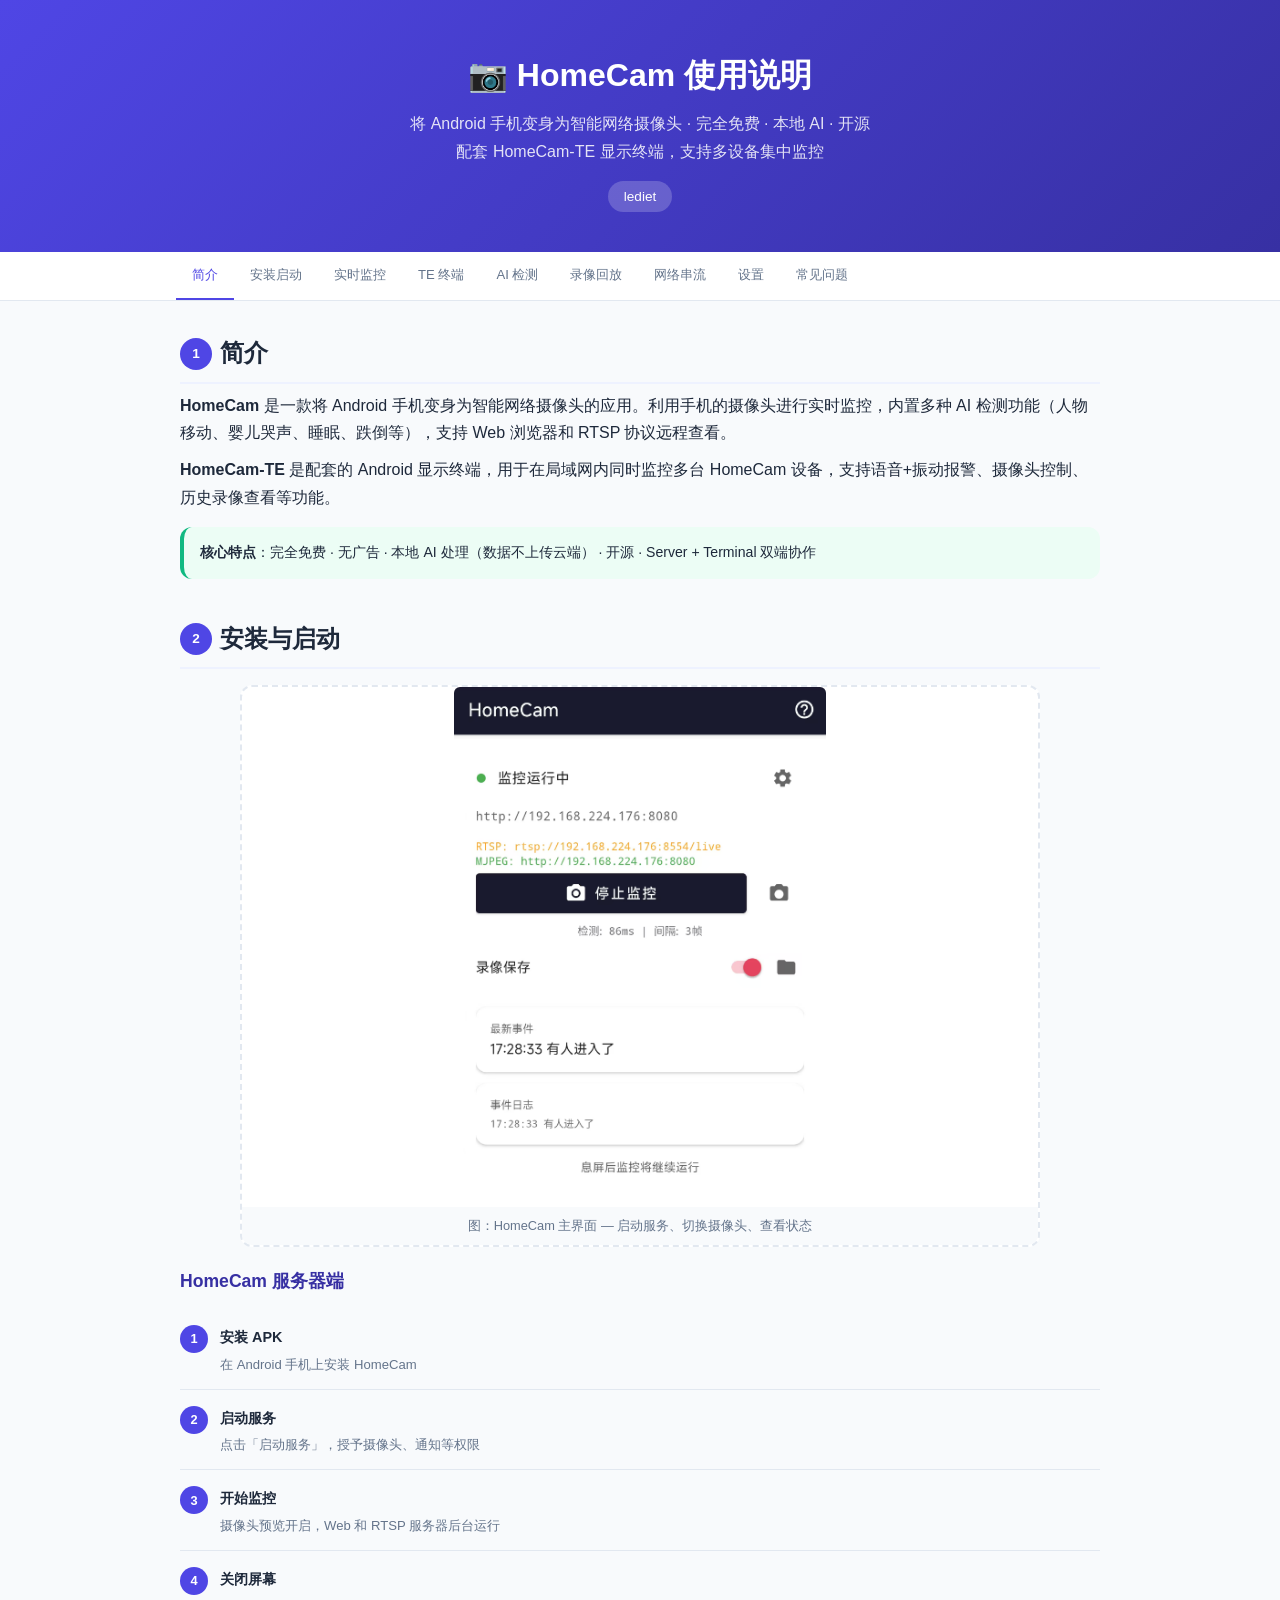
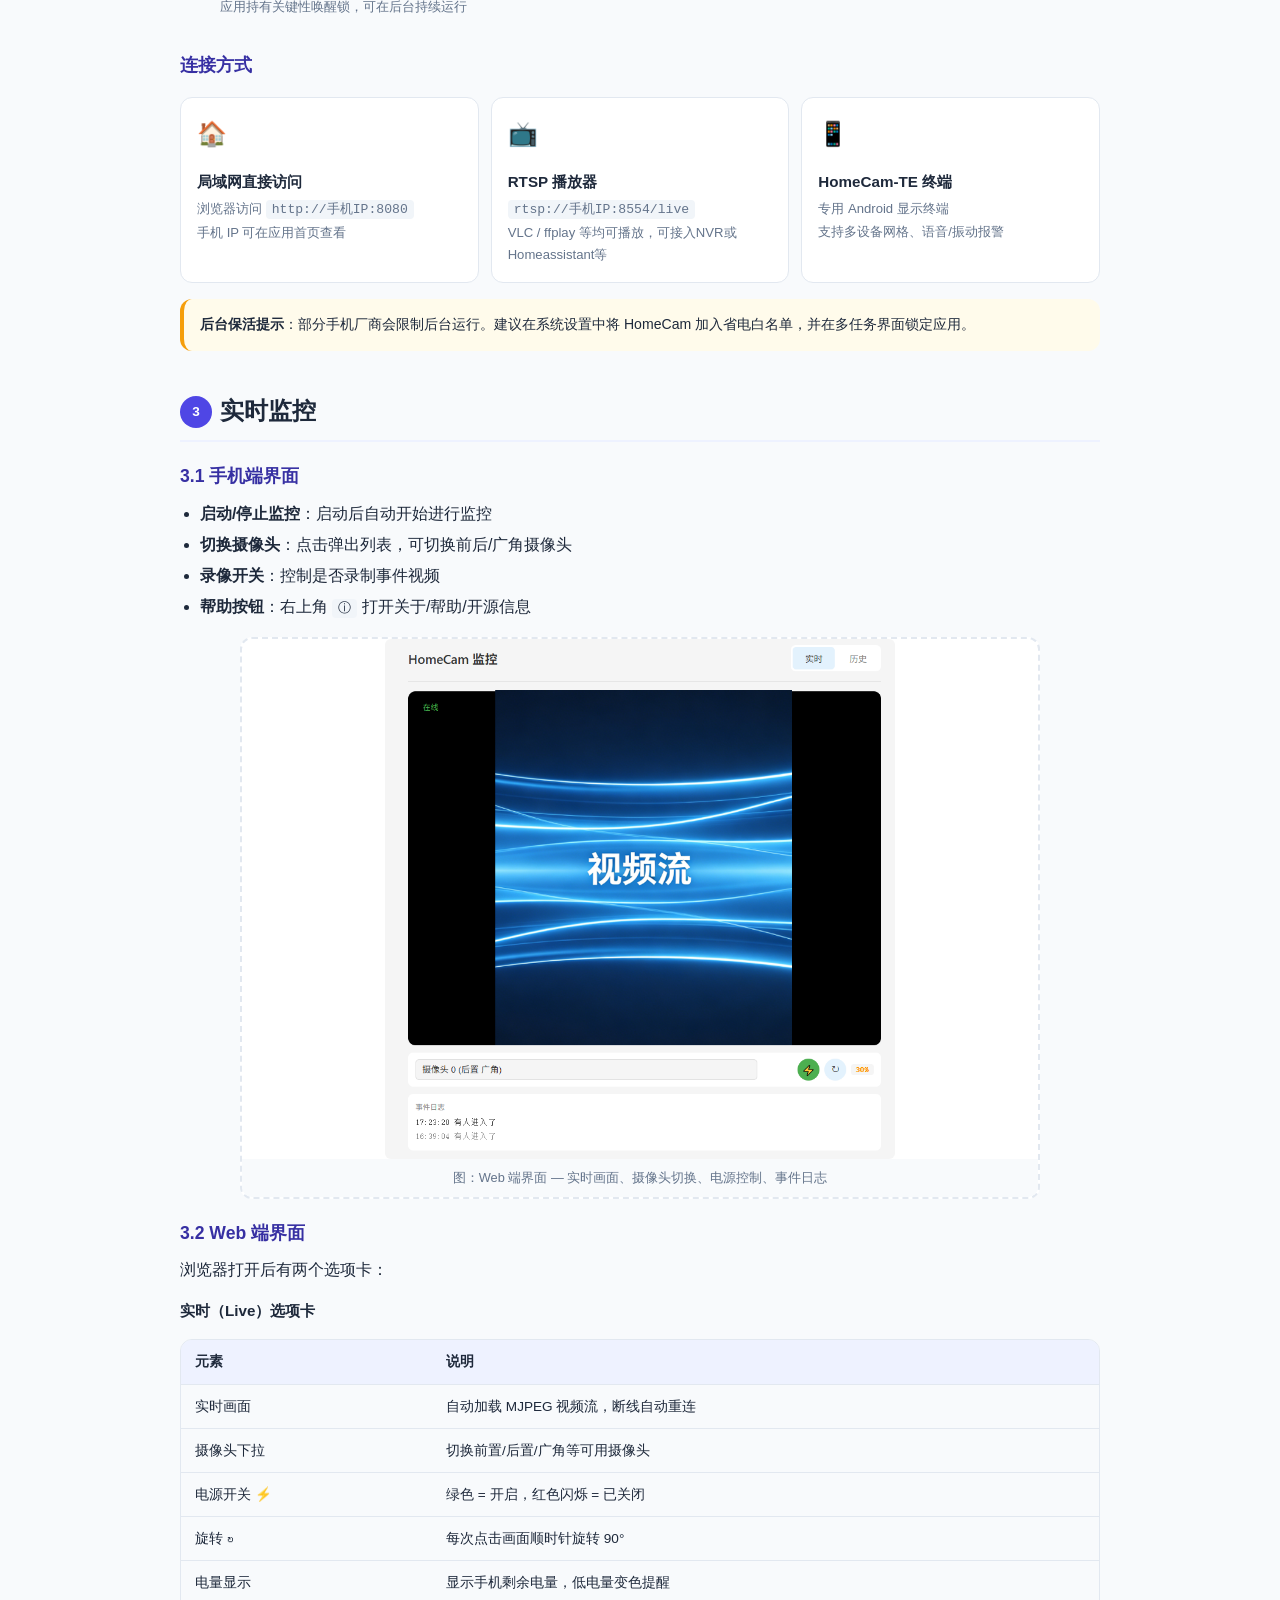
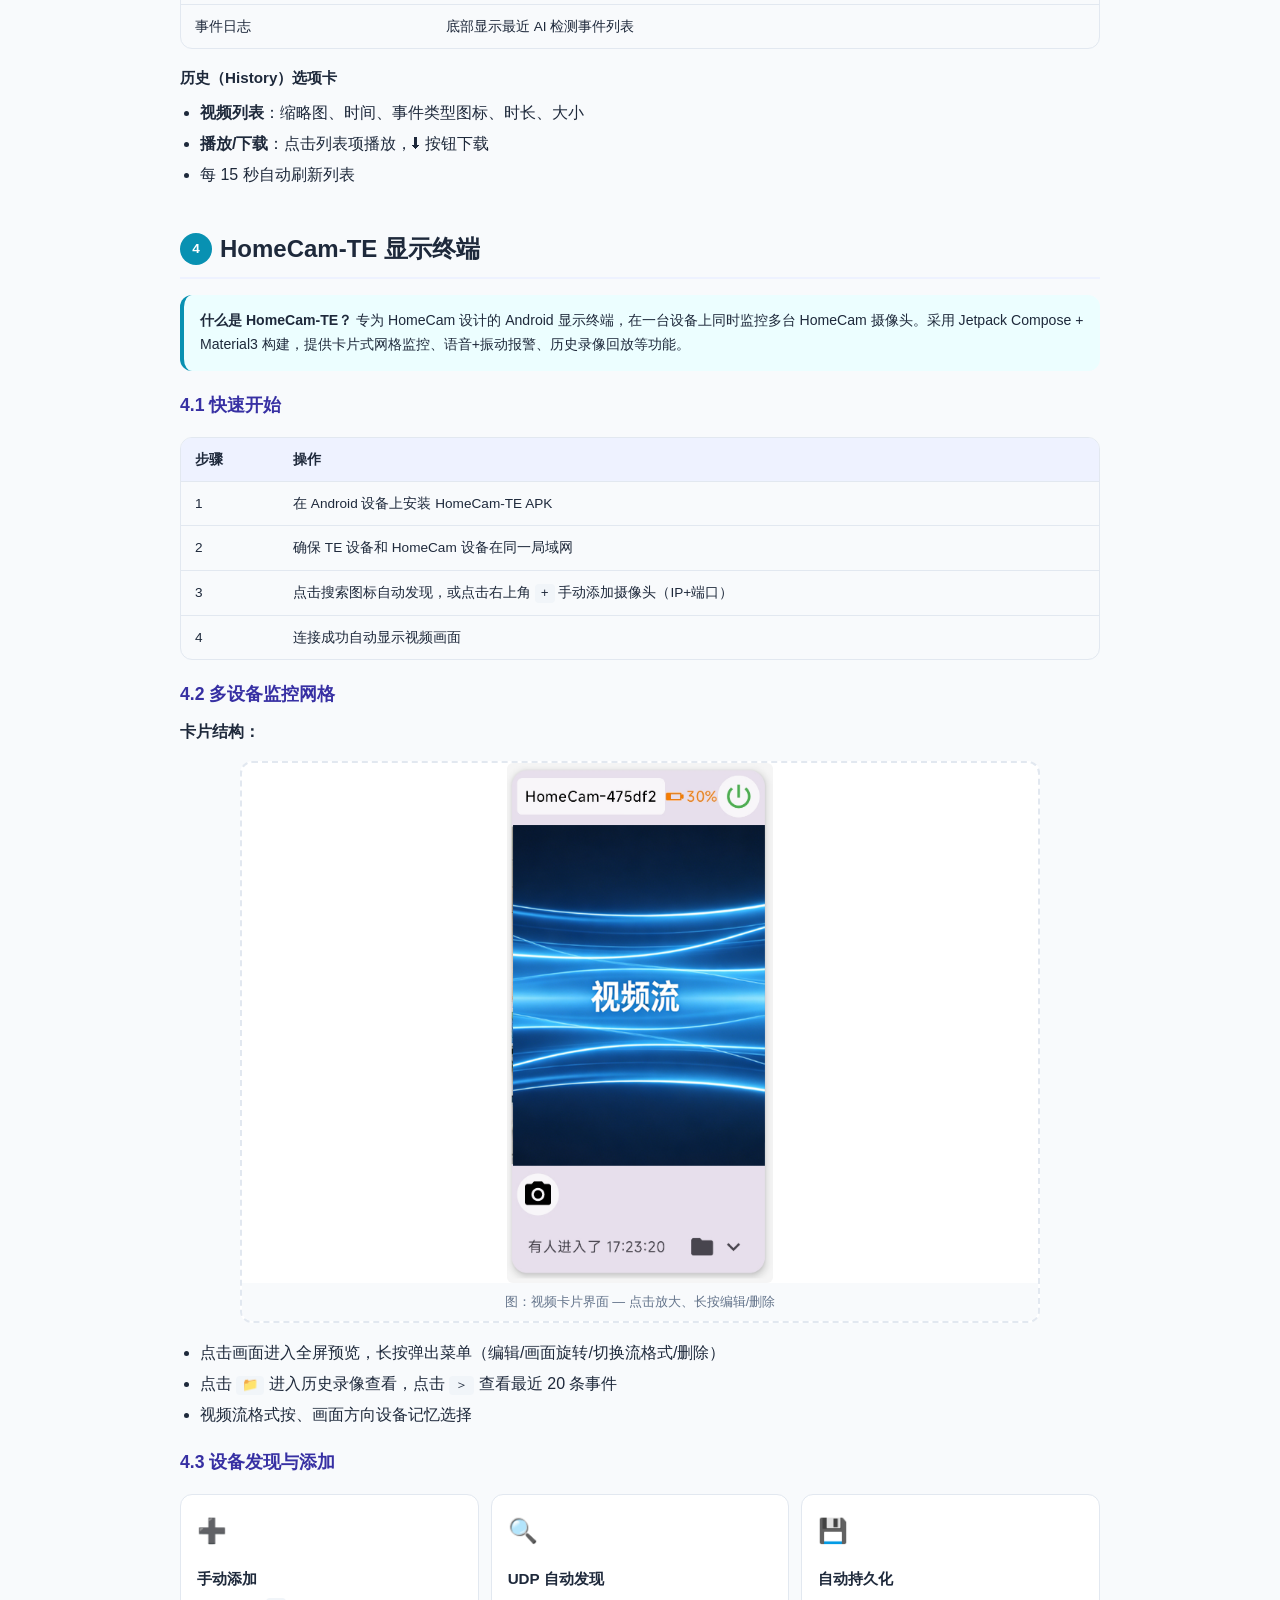
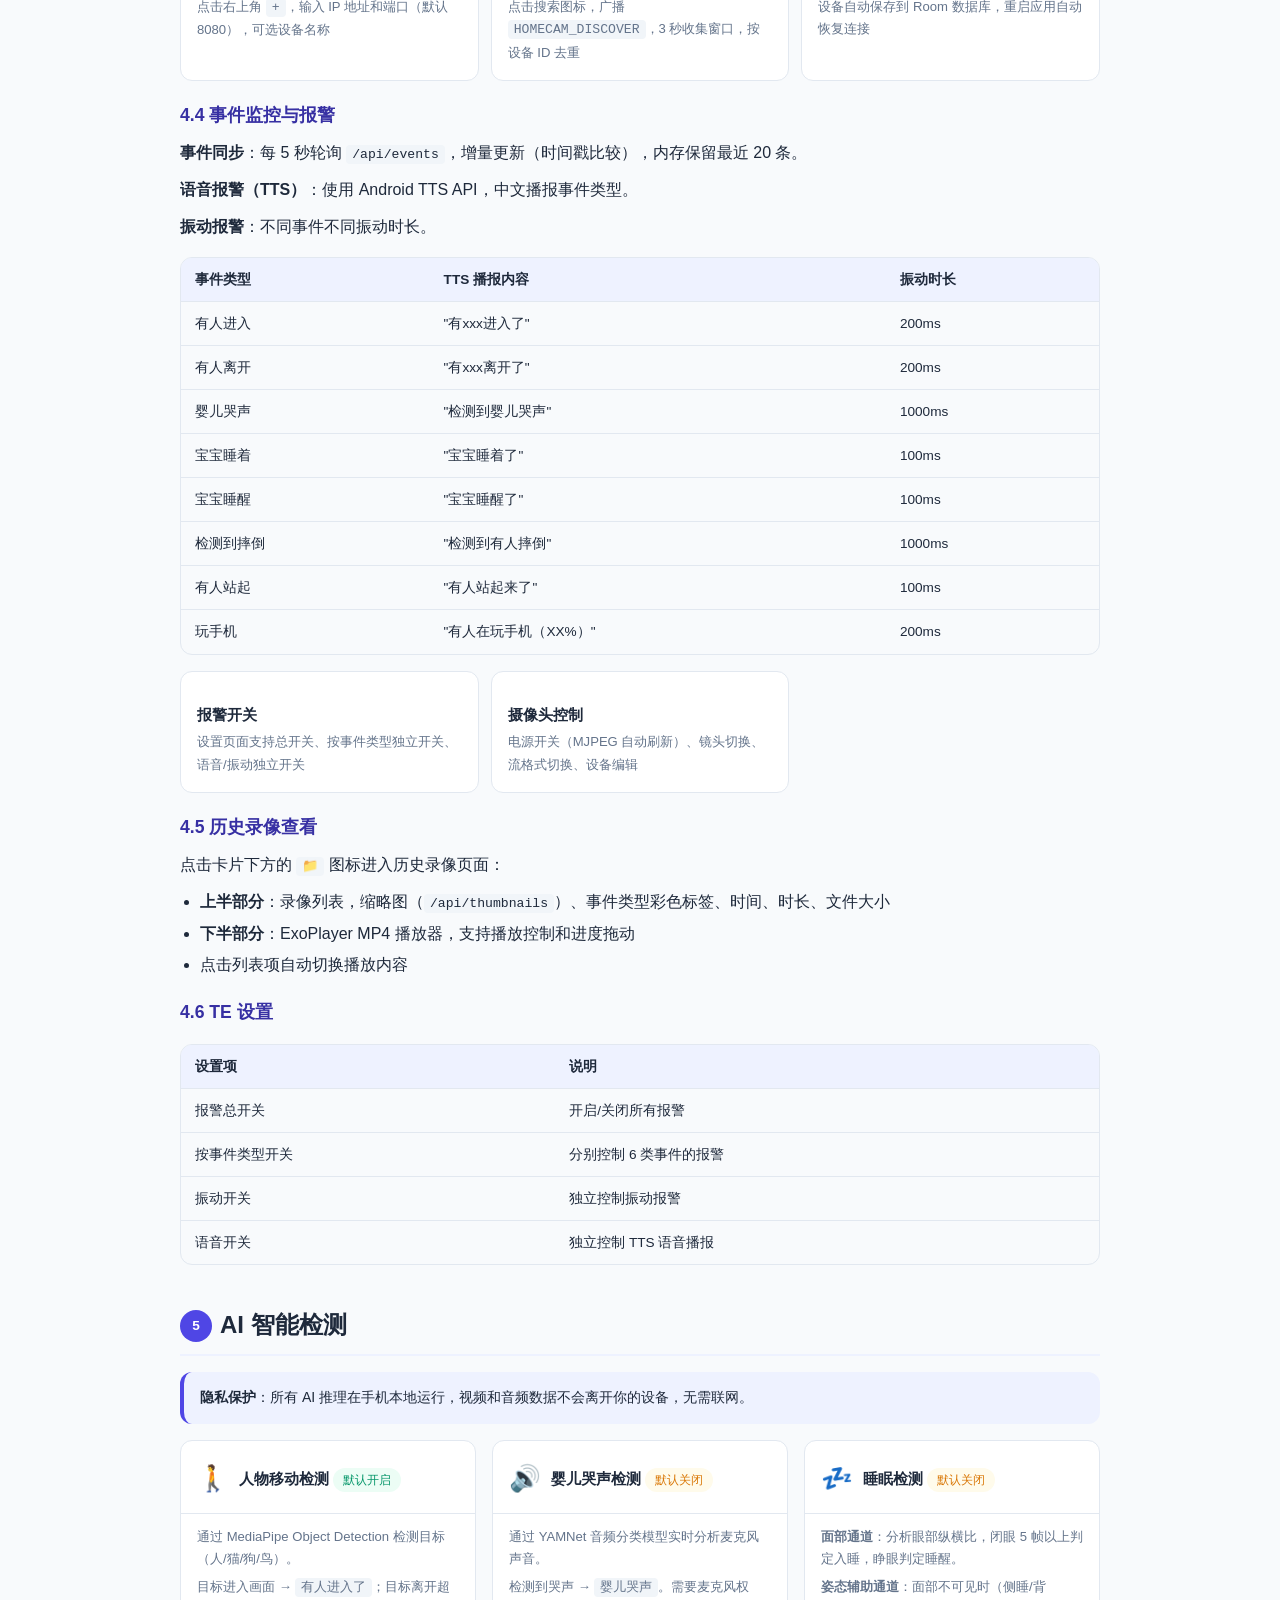
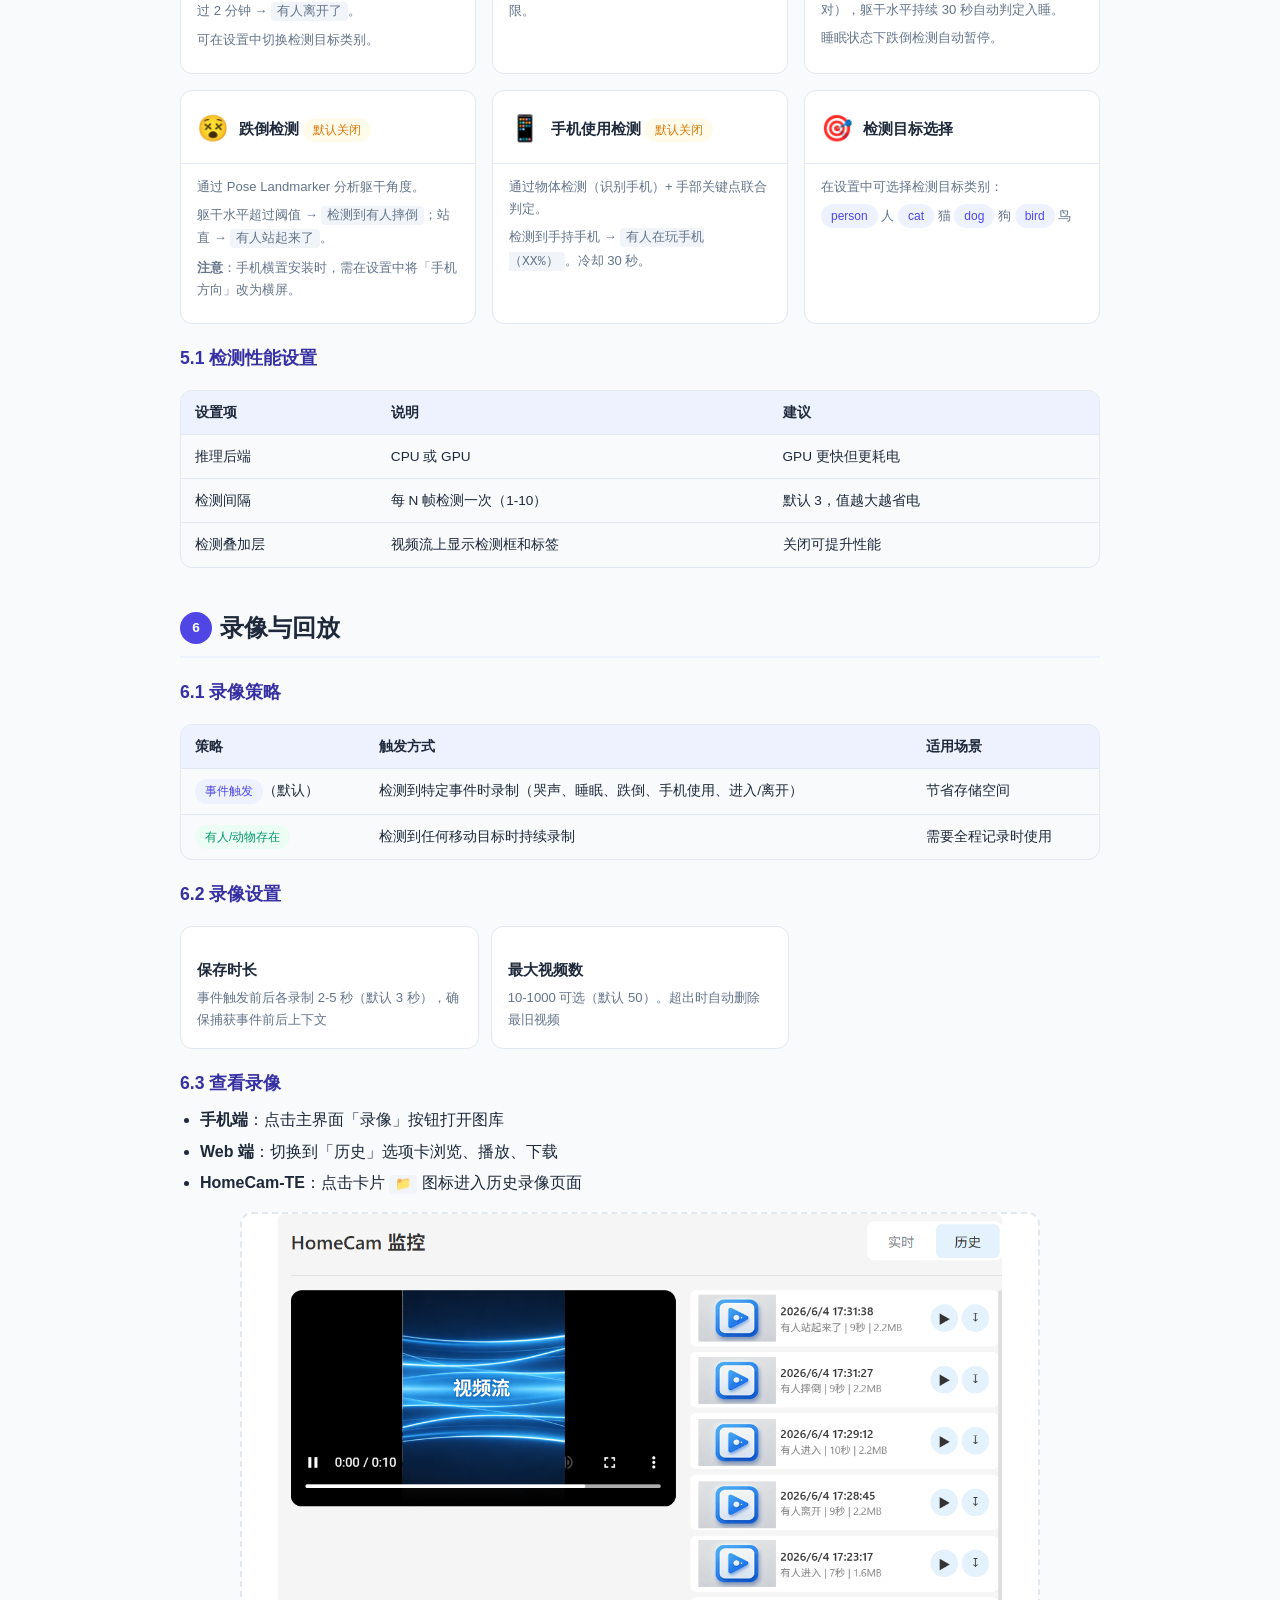
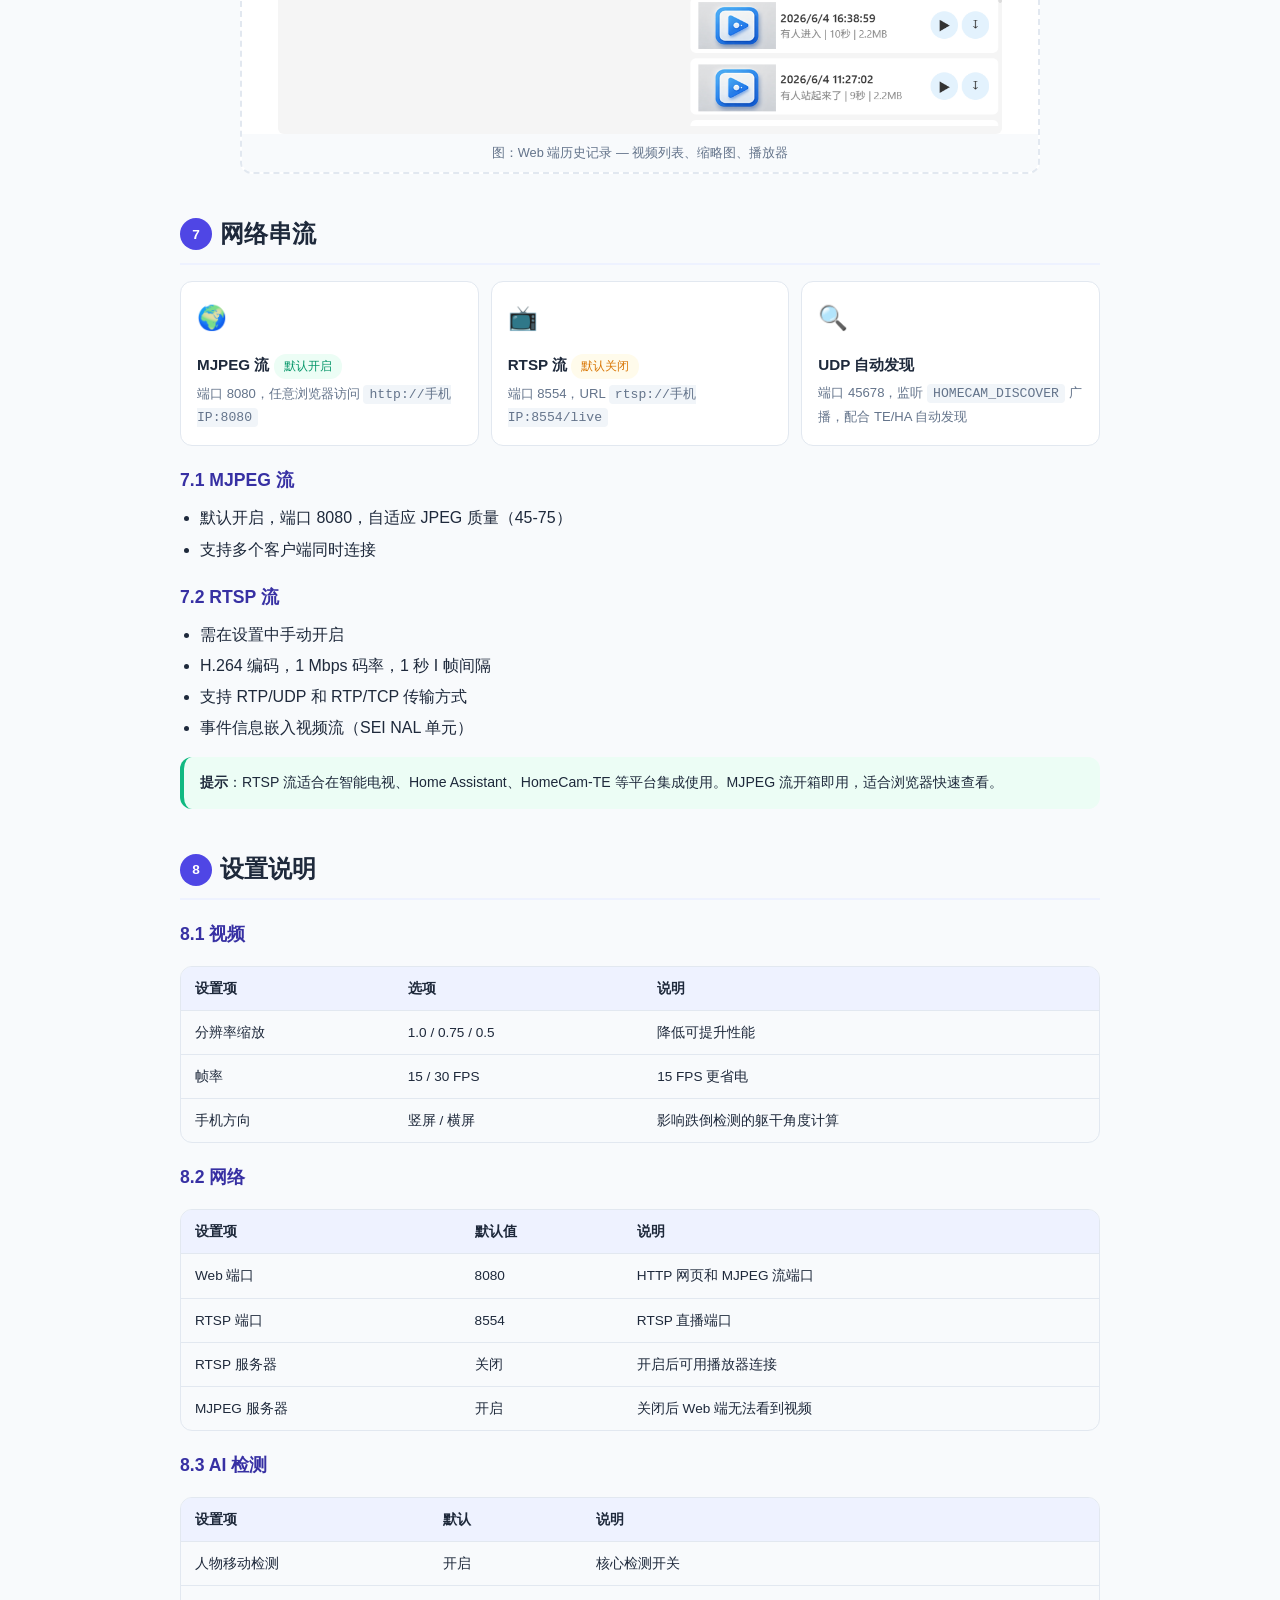
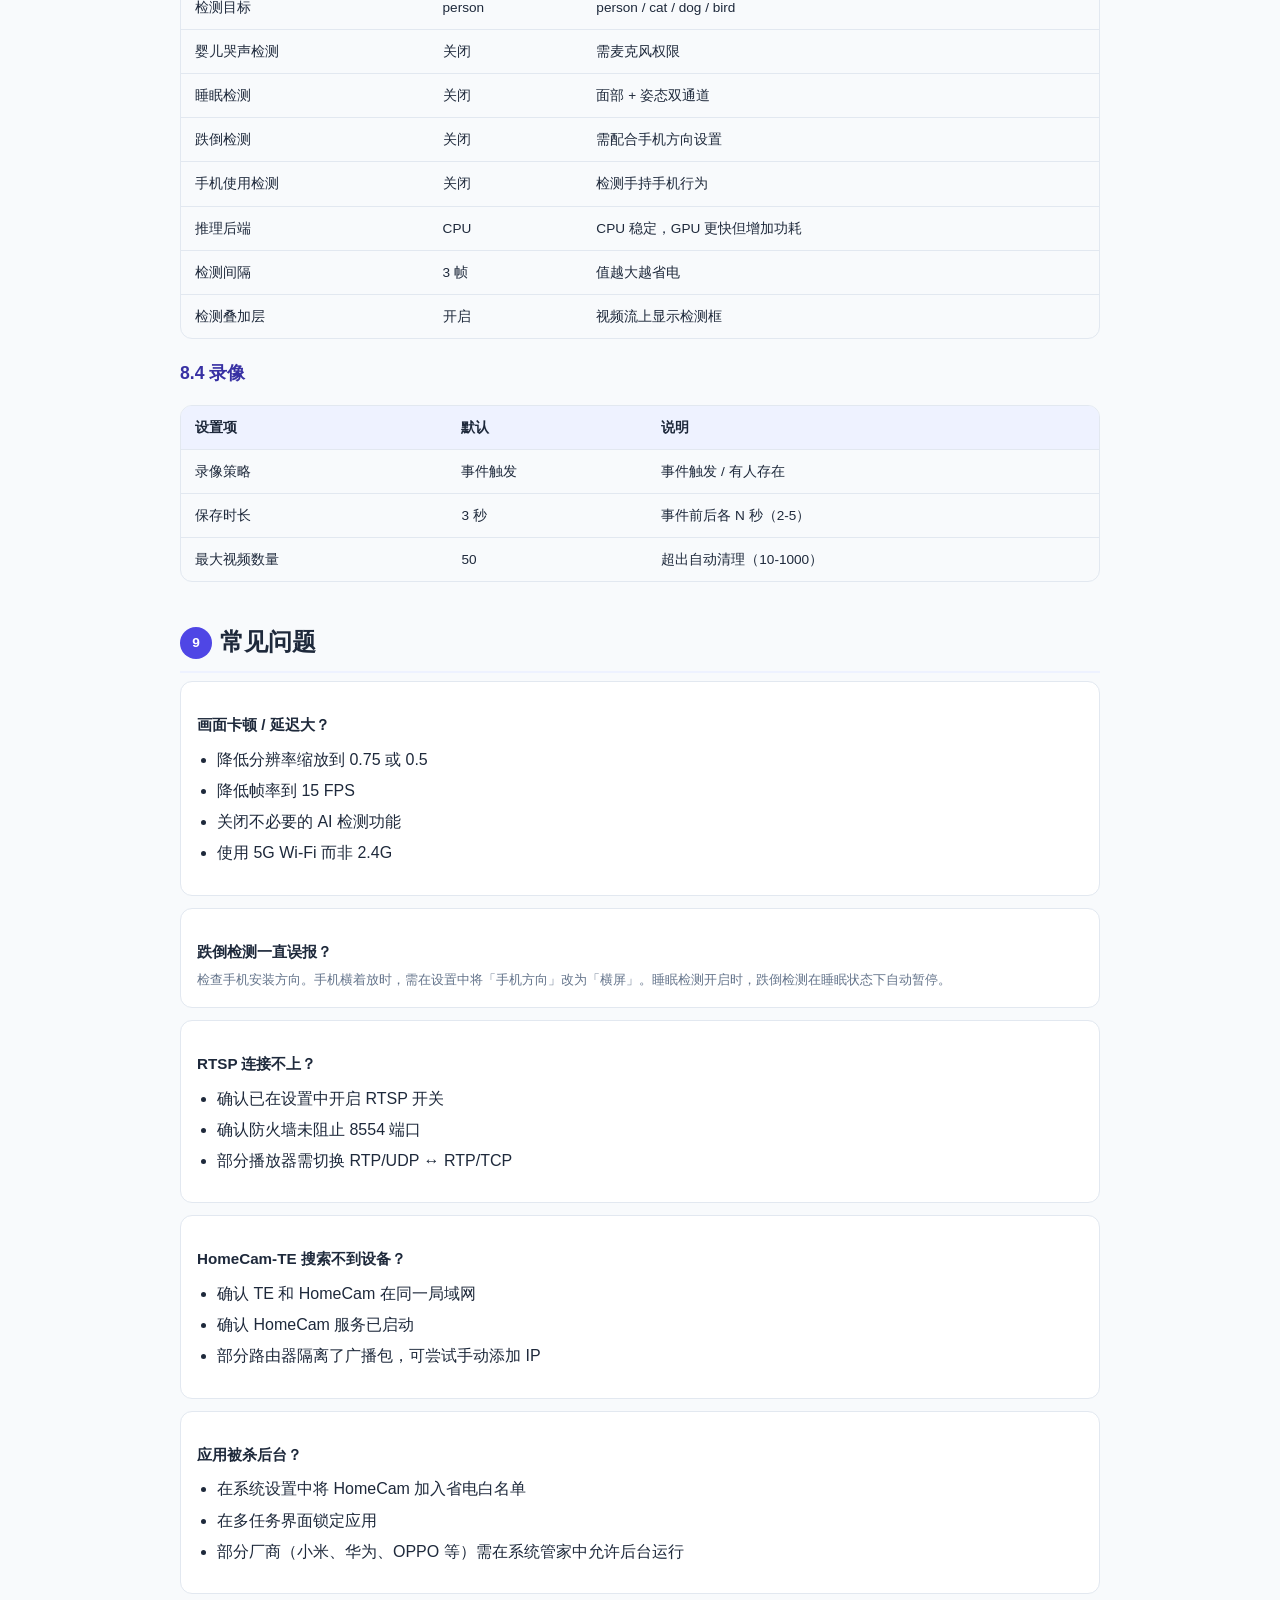
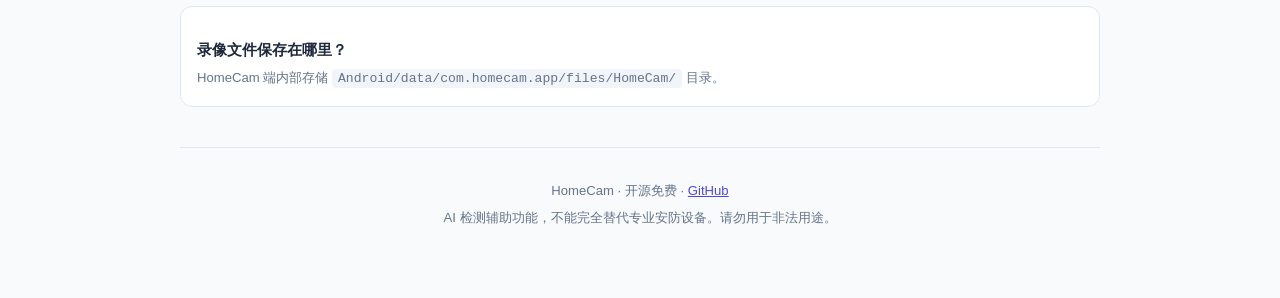
==== docs/user_manual.html @ 886be2ff "V1.7.1 -优化了睡眠监测算法逻辑 -降低了跌倒检测的误判 -增加设备电量🔋显示 -增加了软件使用说明手册" ====
<!DOCTYPE html>
<html lang="zh-CN">
<head>
<meta charset="UTF-8">
<meta name="viewport" content="width=device-width, initial-scale=1.0">
<title>HomeCam 使用说明</title>
<style>
  :root {
    --primary: #4f46e5;
    --primary-light: #eef2ff;
    --primary-dark: #3730a3;
    --bg: #f8fafc;
    --card: #ffffff;
    --text: #1e293b;
    --text-dim: #64748b;
    --border: #e2e8f0;
    --accent: #f59e0b;
    --success: #10b981;
    --danger: #ef4444;
    --te: #0891b2;
    --radius: 12px;
  }

  * { margin: 0; padding: 0; box-sizing: border-box; }

  body {
    font-family: -apple-system, BlinkMacSystemFont, "Segoe UI", Roboto, "Noto Sans SC", "PingFang SC", "Microsoft YaHei", sans-serif;
    background: var(--bg);
    color: var(--text);
    line-height: 1.7;
  }

  .hero {
    background: linear-gradient(135deg, var(--primary) 0%, var(--primary-dark) 100%);
    color: white;
    padding: 48px 24px 40px;
    text-align: center;
  }
  .hero h1 {
    font-size: 2rem;
    font-weight: 700;
    margin-bottom: 8px;
  }
  .hero p {
    font-size: 1rem;
    opacity: .85;
    max-width: 600px;
    margin: 0 auto;
  }
  .hero .badge {
    display: inline-block;
    margin-top: 16px;
    padding: 4px 16px;
    border-radius: 20px;
    background: rgba(255,255,255,.2);
    font-size: .85rem;
  }

  .toc {
    position: sticky;
    top: 0;
    z-index: 10;
    background: var(--card);
    border-bottom: 1px solid var(--border);
    overflow-x: auto;
    -webkit-overflow-scrolling: touch;
  }
  .toc-inner {
    display: flex;
    gap: 0;
    max-width: 960px;
    margin: 0 auto;
    padding: 0 16px;
  }
  .toc a {
    flex-shrink: 0;
    display: block;
    padding: 12px 16px;
    font-size: .82rem;
    color: var(--text-dim);
    text-decoration: none;
    border-bottom: 2px solid transparent;
    transition: all .2s;
  }
  .toc a:hover,
  .toc a.active {
    color: var(--primary);
    border-bottom-color: var(--primary);
  }

  .container {
    max-width: 960px;
    margin: 0 auto;
    padding: 32px 20px 64px;
  }

  .section {
    margin-bottom: 40px;
  }
  .section h2 {
    font-size: 1.5rem;
    font-weight: 700;
    margin-bottom: 8px;
    padding-bottom: 8px;
    border-bottom: 2px solid var(--primary-light);
    display: flex;
    align-items: center;
    gap: 8px;
  }
  .section h2 .num {
    display: inline-flex;
    align-items: center;
    justify-content: center;
    width: 32px;
    height: 32px;
    border-radius: 50%;
    background: var(--primary);
    color: white;
    font-size: .85rem;
    font-weight: 600;
    flex-shrink: 0;
  }
  .section h2 .num.te {
    background: var(--te);
  }
  .section h3 {
    font-size: 1.1rem;
    font-weight: 600;
    margin: 20px 0 8px;
    color: var(--primary-dark);
  }
  .section h4 {
    font-size: .95rem;
    font-weight: 600;
    margin: 14px 0 6px;
  }
  .section p {
    margin-bottom: 10px;
    color: var(--text);
  }
  .section ul, .section ol {
    margin: 8px 0 12px 20px;
  }
  .section li {
    margin-bottom: 4px;
  }

  .card-grid {
    display: grid;
    grid-template-columns: repeat(auto-fill, minmax(260px, 1fr));
    gap: 12px;
    margin: 16px 0;
  }
  .card {
    background: var(--card);
    border: 1px solid var(--border);
    border-radius: var(--radius);
    padding: 16px;
    transition: box-shadow .2s;
  }
  .card:hover {
    box-shadow: 0 4px 12px rgba(0,0,0,.08);
  }
  .card .icon {
    font-size: 1.5rem;
    margin-bottom: 6px;
  }
  .card h4 {
    font-size: .95rem;
    margin-bottom: 4px;
  }
  .card p {
    font-size: .82rem;
    color: var(--text-dim);
    margin: 0;
  }

  .table-wrap {
    overflow-x: auto;
    margin: 16px 0;
    border-radius: var(--radius);
    border: 1px solid var(--border);
  }
  table {
    width: 100%;
    border-collapse: collapse;
    font-size: .85rem;
  }
  thead {
    background: var(--primary-light);
  }
  th {
    text-align: left;
    padding: 10px 14px;
    font-weight: 600;
    white-space: nowrap;
  }
  td {
    padding: 10px 14px;
    border-top: 1px solid var(--border);
    vertical-align: top;
  }
  tr:hover td {
    background: #fafaff;
  }

  .callout {
    padding: 14px 16px;
    border-radius: var(--radius);
    margin: 16px 0;
    font-size: .88rem;
    border-left: 4px solid;
  }
  .callout.info {
    background: var(--primary-light);
    border-color: var(--primary);
  }
  .callout.warn {
    background: #fffbeb;
    border-color: var(--accent);
  }
  .callout.tip {
    background: #ecfdf5;
    border-color: var(--success);
  }
  .callout.te {
    background: #ecfeff;
    border-color: var(--te);
  }

  code {
    font-family: "SF Mono", "Fira Code", "Consolas", monospace;
    font-size: .82rem;
    background: #f1f5f9;
    padding: 2px 6px;
    border-radius: 4px;
  }
  pre {
    background: #1e293b;
    color: #e2e8f0;
    padding: 16px;
    border-radius: var(--radius);
    overflow-x: auto;
    font-size: .82rem;
    line-height: 1.5;
    margin: 12px 0;
  }

  .img-placeholder {
    margin: 16px auto;
    border-radius: var(--radius);
    overflow: hidden;
    border: 2px dashed var(--border);
    background: var(--card);
    display: flex;
    flex-direction: column;
    align-items: center;
    justify-content: center;
    max-width: 800px;
  }
  .img-placeholder img {
    max-width: 100%;
    max-height: 520px;
    width: auto;
    height: auto;
    display: block;
    border-radius: 6px;
  }
  .img-placeholder .caption {
    padding: 8px 12px;
    font-size: .8rem;
    color: var(--text-dim);
    background: var(--bg);
    text-align: center;
    width: 100%;
  }

  .tag {
    display: inline-block;
    padding: 2px 10px;
    border-radius: 12px;
    font-size: .75rem;
    font-weight: 500;
  }
  .tag.green { background: #ecfdf5; color: #059669; }
  .tag.orange { background: #fffbeb; color: #d97706; }
  .tag.blue { background: var(--primary-light); color: var(--primary); }
  .tag.red { background: #fef2f2; color: #dc2626; }
  .tag.gray { background: #f1f5f9; color: #64748b; }
  .tag.te { background: #ecfeff; color: #0891b2; }

  .step-list {
    list-style: none;
    margin: 16px 0 !important;
    padding: 0;
  }
  .step-list li {
    display: flex;
    gap: 12px;
    padding: 12px 0;
    border-bottom: 1px solid var(--border);
    align-items: flex-start;
  }
  .step-list li:last-child { border-bottom: none; }
  .step-list .step-num {
    flex-shrink: 0;
    width: 28px;
    height: 28px;
    border-radius: 50%;
    background: var(--primary);
    color: white;
    display: flex;
    align-items: center;
    justify-content: center;
    font-size: .8rem;
    font-weight: 600;
  }
  .step-list .step-body { flex: 1; }
  .step-list .step-body strong { display: block; font-size: .9rem; }
  .step-list .step-body span { font-size: .82rem; color: var(--text-dim); }

  .feature-grid {
    display: grid;
    grid-template-columns: repeat(auto-fill, minmax(280px, 1fr));
    gap: 16px;
    margin: 16px 0;
  }
  .feature-card {
    background: var(--card);
    border: 1px solid var(--border);
    border-radius: var(--radius);
    overflow: hidden;
    transition: box-shadow .2s;
  }
  .feature-card:hover {
    box-shadow: 0 4px 16px rgba(0,0,0,.08);
  }
  .feature-card .fc-head {
    padding: 16px 16px 12px;
    display: flex;
    align-items: center;
    gap: 10px;
    border-bottom: 1px solid var(--border);
  }
  .feature-card .fc-head .fc-icon {
    font-size: 1.6rem;
  }
  .feature-card .fc-head h4 {
    margin: 0;
    font-size: .95rem;
  }
  .feature-card .fc-body {
    padding: 12px 16px 16px;
    font-size: .82rem;
    color: var(--text-dim);
  }
  .feature-card .fc-body p { margin-bottom: 6px; font-size: .82rem; color: var(--text-dim); }

  .api-row {
    display: flex;
    justify-content: space-between;
    align-items: center;
    padding: 8px 0;
    border-bottom: 1px solid var(--border);
    font-size: .85rem;
    gap: 12px;
  }
  .api-row:last-child { border-bottom: none; }
  .api-row .method {
    font-family: monospace;
    font-size: .75rem;
    padding: 2px 8px;
    border-radius: 4px;
    background: var(--primary-light);
    color: var(--primary);
    font-weight: 600;
    flex-shrink: 0;
  }
  .api-row .path {
    flex: 1;
    font-family: monospace;
    font-size: .82rem;
  }
  .api-row .desc {
    color: var(--text-dim);
    font-size: .8rem;
    text-align: right;
  }

  /* TE card diagram */
  .card-diagram {
    font-family: monospace;
    font-size: .82rem;
    background: #1e293b;
    color: #e2e8f0;
    padding: 16px 20px;
    border-radius: var(--radius);
    overflow-x: auto;
    line-height: 1.6;
    margin: 12px 0;
    white-space: pre;
  }

  @media (max-width: 640px) {
    .hero h1 { font-size: 1.5rem; }
    .hero { padding: 32px 16px 28px; }
    .container { padding: 20px 14px 48px; }
    .feature-grid { grid-template-columns: 1fr; }
    .card-grid { grid-template-columns: 1fr; }
  }
</style>
</head>
<body>

<!-- Hero -->
<div class="hero">
  <h1>📷 HomeCam 使用说明</h1>
  <p>将 Android 手机变身为智能网络摄像头 · 完全免费 · 本地 AI · 开源<br>配套 HomeCam-TE 显示终端，支持多设备集中监控</p>
  <div class="badge">lediet</div>
</div>

<!-- TOC -->
<nav class="toc" id="toc">
  <div class="toc-inner">
    <a href="#intro" class="active">简介</a>
    <a href="#start">安装启动</a>
    <a href="#live">实时监控</a>
    <a href="#te">TE 终端</a>
    <a href="#ai">AI 检测</a>
    <a href="#record">录像回放</a>
    <a href="#stream">网络串流</a>
    <a href="#settings">设置</a>
    <a href="#faq">常见问题</a>
  </div>
</nav>

<div class="container">

<!-- =============== 1 =============== -->
<div class="section" id="intro">
  <h2><span class="num">1</span> 简介</h2>
  <p><strong>HomeCam</strong> 是一款将 Android 手机变身为智能网络摄像头的应用。利用手机的摄像头进行实时监控，内置多种 AI 检测功能（人物移动、婴儿哭声、睡眠、跌倒等），支持 Web 浏览器和 RTSP 协议远程查看。</p>
  <p><strong>HomeCam-TE</strong> 是配套的 Android 显示终端，用于在局域网内同时监控多台 HomeCam 设备，支持语音+振动报警、摄像头控制、历史录像查看等功能。</p>
  <div class="callout tip">
    <strong>核心特点</strong>：完全免费 · 无广告 · 本地 AI 处理（数据不上传云端） · 开源 · Server + Terminal 双端协作
  </div>
</div>

<!-- =============== 2 =============== -->
<div class="section" id="start">
  <h2><span class="num">2</span> 安装与启动</h2>

  <div class="img-placeholder">
    <img src="homecam_main.png" alt="HomeCam 主界面" style="background:#f1f5f9;min-height:200px;display:flex;align-items:center;justify-content:center;color:var(--text-dim);" onerror="this.style.display='none'">
    <div class="caption">图：HomeCam 主界面 — 启动服务、切换摄像头、查看状态</div>
  </div>

  <h3>HomeCam 服务器端</h3>
  <ol class="step-list">
    <li>
      <span class="step-num">1</span>
      <div class="step-body"><strong>安装 APK</strong><span>在 Android 手机上安装 HomeCam</span></div>
    </li>
    <li>
      <span class="step-num">2</span>
      <div class="step-body"><strong>启动服务</strong><span>点击「启动服务」，授予摄像头、通知等权限</span></div>
    </li>
    <li>
      <span class="step-num">3</span>
      <div class="step-body"><strong>开始监控</strong><span>摄像头预览开启，Web 和 RTSP 服务器后台运行</span></div>
    </li>
    <li>
      <span class="step-num">4</span>
      <div class="step-body"><strong>关闭屏幕</strong><span>应用持有关键性唤醒锁，可在后台持续运行</span></div>
    </li>
  </ol>

  <h3>连接方式</h3>
  <div class="card-grid">
    <div class="card">
      <div class="icon">🏠</div>
      <h4>局域网直接访问</h4>
      <p>浏览器访问 <code>http://手机IP:8080</code><br>手机 IP 可在应用首页查看</p>
    </div>
    <div class="card">
      <div class="icon">📺</div>
      <h4>RTSP 播放器</h4>
      <p><code>rtsp://手机IP:8554/live</code><br>VLC / ffplay 等均可播放，可接入NVR或Homeassistant等</p>
    </div>
    <div class="card">
      <div class="icon">📱</div>
      <h4>HomeCam-TE 终端</h4>
      <p>专用 Android 显示终端<br>支持多设备网格、语音/振动报警</p>
    </div>
  </div>

  <div class="callout warn">
    <strong>后台保活提示</strong>：部分手机厂商会限制后台运行。建议在系统设置中将 HomeCam 加入省电白名单，并在多任务界面锁定应用。
  </div>
</div>

<!-- =============== 3 =============== -->
<div class="section" id="live">
  <h2><span class="num">3</span> 实时监控</h2>

  <h3>3.1 手机端界面</h3>
  <ul>
    <li><strong>启动/停止监控</strong>：启动后自动开始进行监控</li>
    <li><strong>切换摄像头</strong>：点击弹出列表，可切换前后/广角摄像头</li>
    <li><strong>录像开关</strong>：控制是否录制事件视频</li>
    <li><strong>帮助按钮</strong>：右上角 <code>ⓘ</code> 打开关于/帮助/开源信息</li>
  </ul>

  <div class="img-placeholder">
    <img src="homecam_web_main.png" alt="Web 端界面截图" style="background:#f1f5f9;min-height:200px;display:flex;align-items:center;justify-content:center;color:var(--text-dim);" onerror="this.style.display='none'">
    <div class="caption">图：Web 端界面 — 实时画面、摄像头切换、电源控制、事件日志</div>
  </div>

  <h3>3.2 Web 端界面</h3>
  <p>浏览器打开后有两个选项卡：</p>

  <h4>实时（Live）选项卡</h4>
  <div class="table-wrap">
    <table>
      <thead><tr><th>元素</th><th>说明</th></tr></thead>
      <tbody>
        <tr><td>实时画面</td><td>自动加载 MJPEG 视频流，断线自动重连</td></tr>
        <tr><td>摄像头下拉</td><td>切换前置/后置/广角等可用摄像头</td></tr>
        <tr><td>电源开关 ⚡</td><td>绿色 = 开启，红色闪烁 = 已关闭</td></tr>
        <tr><td>旋转 ↻</td><td>每次点击画面顺时针旋转 90°</td></tr>
        <tr><td>电量显示</td><td>显示手机剩余电量，低电量变色提醒</td></tr>
        <tr><td>事件日志</td><td>底部显示最近 AI 检测事件列表</td></tr>
      </tbody>
    </table>
  </div>

  <h4>历史（History）选项卡</h4>
  <ul>
    <li><strong>视频列表</strong>：缩略图、时间、事件类型图标、时长、大小</li>
    <li><strong>播放/下载</strong>：点击列表项播放，⬇ 按钮下载</li>
    <li>每 15 秒自动刷新列表</li>
  </ul>
</div>

<!-- =============== 4 =============== -->
<div class="section" id="te">
  <h2><span class="num te">4</span> HomeCam-TE 显示终端</h2>

  <div class="callout te">
    <strong>什么是 HomeCam-TE？</strong> 专为 HomeCam 设计的 Android 显示终端，在一台设备上同时监控多台 HomeCam 摄像头。采用 Jetpack Compose + Material3 构建，提供卡片式网格监控、语音+振动报警、历史录像回放等功能。
  </div>

  <h3>4.1 快速开始</h3>
  <div class="table-wrap">
    <table>
      <thead><tr><th>步骤</th><th>操作</th></tr></thead>
      <tbody>
        <tr><td>1</td><td>在 Android 设备上安装 HomeCam-TE APK</td></tr>
        <tr><td>2</td><td>确保 TE 设备和 HomeCam 设备在同一局域网</td></tr>
        <tr><td>3</td><td>点击搜索图标自动发现，或点击右上角 <code>+</code> 手动添加摄像头（IP+端口）</td></tr>
        <tr><td>4</td><td>连接成功自动显示视频画面</td></tr>
      </tbody>
    </table>
  </div>

  <h3>4.2 多设备监控网格</h3>

  <p><strong>卡片结构：</strong></p>
  <div class="img-placeholder">
    <img src="homecam-TE_card.png" alt="视频卡片界面截图" style="background:#f1f5f9;min-height:200px;display:flex;align-items:center;justify-content:center;color:var(--text-dim);" onerror="this.style.display='none'">
    <div class="caption">图：视频卡片界面 — 点击放大、长按编辑/删除</div>
  </div>

  <ul>
    <li>点击画面进入全屏预览，长按弹出菜单（编辑/画面旋转/切换流格式/删除）</li>
    <li>点击 <code>📁</code> 进入历史录像查看，点击 <code>＞</code> 查看最近 20 条事件</li>
    <li>视频流格式按、画面方向设备记忆选择</li>
  </ul>

  <h3>4.3 设备发现与添加</h3>
  <div class="card-grid">
    <div class="card">
      <div class="icon">➕</div>
      <h4>手动添加</h4>
      <p>点击右上角 <code>+</code>，输入 IP 地址和端口（默认 8080），可选设备名称</p>
    </div>
    <div class="card">
      <div class="icon">🔍</div>
      <h4>UDP 自动发现</h4>
      <p>点击搜索图标，广播 <code>HOMECAM_DISCOVER</code>，3 秒收集窗口，按设备 ID 去重</p>
    </div>
    <div class="card">
      <div class="icon">💾</div>
      <h4>自动持久化</h4>
      <p>设备自动保存到 Room 数据库，重启应用自动恢复连接</p>
    </div>
  </div>

  <h3>4.4 事件监控与报警</h3>
  <p><strong>事件同步</strong>：每 5 秒轮询 <code>/api/events</code>，增量更新（时间戳比较），内存保留最近 20 条。</p>
  <p><strong>语音报警（TTS）</strong>：使用 Android TTS API，中文播报事件类型。</p>
  <p><strong>振动报警</strong>：不同事件不同振动时长。</p>

  <div class="table-wrap">
    <table>
      <thead><tr><th>事件类型</th><th>TTS 播报内容</th><th>振动时长</th></tr></thead>
      <tbody>
        <tr><td>有人进入</td><td>"有xxx进入了"</td><td>200ms</td></tr>
        <tr><td>有人离开</td><td>"有xxx离开了"</td><td>200ms</td></tr>
        <tr><td>婴儿哭声</td><td>"检测到婴儿哭声"</td><td>1000ms</td></tr>
        <tr><td>宝宝睡着</td><td>"宝宝睡着了"</td><td>100ms</td></tr>
        <tr><td>宝宝睡醒</td><td>"宝宝睡醒了"</td><td>100ms</td></tr>
        <tr><td>检测到摔倒</td><td>"检测到有人摔倒"</td><td>1000ms</td></tr>
        <tr><td>有人站起</td><td>"有人站起来了"</td><td>100ms</td></tr>
        <tr><td>玩手机</td><td>"有人在玩手机（XX%）"</td><td>200ms</td></tr>
      </tbody>
    </table>
  </div>

  <div class="card-grid">
    <div class="card">
      <h4>报警开关</h4>
      <p>设置页面支持总开关、按事件类型独立开关、语音/振动独立开关</p>
    </div>
    <div class="card">
      <h4>摄像头控制</h4>
      <p>电源开关（MJPEG 自动刷新）、镜头切换、流格式切换、设备编辑</p>
    </div>
  </div>

  <h3>4.5 历史录像查看</h3>
  <p>点击卡片下方的 <code>📁</code> 图标进入历史录像页面：</p>
  <ul>
    <li><strong>上半部分</strong>：录像列表，缩略图（<code>/api/thumbnails</code>）、事件类型彩色标签、时间、时长、文件大小</li>
    <li><strong>下半部分</strong>：ExoPlayer MP4 播放器，支持播放控制和进度拖动</li>
    <li>点击列表项自动切换播放内容</li>
  </ul>

  <h3>4.6 TE 设置</h3>
  <div class="table-wrap">
    <table>
      <thead><tr><th>设置项</th><th>说明</th></tr></thead>
      <tbody>
        <tr><td>报警总开关</td><td>开启/关闭所有报警</td></tr>
        <tr><td>按事件类型开关</td><td>分别控制 6 类事件的报警</td></tr>
        <tr><td>振动开关</td><td>独立控制振动报警</td></tr>
        <tr><td>语音开关</td><td>独立控制 TTS 语音播报</td></tr>
      </tbody>
    </table>
  </div>
</div>

<!-- =============== 5 =============== -->
<div class="section" id="ai">
  <h2><span class="num">5</span> AI 智能检测</h2>

  <div class="callout info">
    <strong>隐私保护</strong>：所有 AI 推理在手机本地运行，视频和音频数据不会离开你的设备，无需联网。
  </div>

  <div class="feature-grid">

    <div class="feature-card">
      <div class="fc-head">
        <span class="fc-icon">🚶</span>
        <h4>人物移动检测 <span class="tag green">默认开启</span></h4>
      </div>
      <div class="fc-body">
        <p>通过 MediaPipe Object Detection 检测目标（人/猫/狗/鸟）。</p>
        <p>目标进入画面 → <code>有人进入了</code>；目标离开超过 2 分钟 → <code>有人离开了</code>。</p>
        <p>可在设置中切换检测目标类别。</p>
      </div>
    </div>

    <div class="feature-card">
      <div class="fc-head">
        <span class="fc-icon">🔊</span>
        <h4>婴儿哭声检测 <span class="tag orange">默认关闭</span></h4>
      </div>
      <div class="fc-body">
        <p>通过 YAMNet 音频分类模型实时分析麦克风声音。</p>
        <p>检测到哭声 → <code>婴儿哭声</code>。需要麦克风权限。</p>
      </div>
    </div>

    <div class="feature-card">
      <div class="fc-head">
        <span class="fc-icon">💤</span>
        <h4>睡眠检测 <span class="tag orange">默认关闭</span></h4>
      </div>
      <div class="fc-body">
        <p><strong>面部通道</strong>：分析眼部纵横比，闭眼 5 帧以上判定入睡，睁眼判定睡醒。</p>
        <p><strong>姿态辅助通道</strong>：面部不可见时（侧睡/背对），躯干水平持续 30 秒自动判定入睡。</p>
        <p>睡眠状态下跌倒检测自动暂停。</p>
      </div>
    </div>

    <div class="feature-card">
      <div class="fc-head">
        <span class="fc-icon">😵</span>
        <h4>跌倒检测 <span class="tag orange">默认关闭</span></h4>
      </div>
      <div class="fc-body">
        <p>通过 Pose Landmarker 分析躯干角度。</p>
        <p>躯干水平超过阈值 → <code>检测到有人摔倒</code>；站直 → <code>有人站起来了</code>。</p>
        <p><strong>注意</strong>：手机横置安装时，需在设置中将「手机方向」改为横屏。</p>
      </div>
    </div>

    <div class="feature-card">
      <div class="fc-head">
        <span class="fc-icon">📱</span>
        <h4>手机使用检测 <span class="tag orange">默认关闭</span></h4>
      </div>
      <div class="fc-body">
        <p>通过物体检测（识别手机）+ 手部关键点联合判定。</p>
        <p>检测到手持手机 → <code>有人在玩手机（XX%）</code>。冷却 30 秒。</p>
      </div>
    </div>

    <div class="feature-card">
      <div class="fc-head">
        <span class="fc-icon">🎯</span>
        <h4>检测目标选择</h4>
      </div>
      <div class="fc-body">
        <p>在设置中可选择检测目标类别：</p>
        <p><span class="tag blue">person</span> 人 <span class="tag blue">cat</span> 猫 <span class="tag blue">dog</span> 狗 <span class="tag blue">bird</span> 鸟</p>
      </div>
    </div>
  </div>

  <h3>5.1 检测性能设置</h3>
  <div class="table-wrap">
    <table>
      <thead><tr><th>设置项</th><th>说明</th><th>建议</th></tr></thead>
      <tbody>
        <tr><td>推理后端</td><td>CPU 或 GPU</td><td>GPU 更快但更耗电</td></tr>
        <tr><td>检测间隔</td><td>每 N 帧检测一次（1-10）</td><td>默认 3，值越大越省电</td></tr>
        <tr><td>检测叠加层</td><td>视频流上显示检测框和标签</td><td>关闭可提升性能</td></tr>
      </tbody>
    </table>
  </div>
</div>

<!-- =============== 6 =============== -->
<div class="section" id="record">
  <h2><span class="num">6</span> 录像与回放</h2>

  <h3>6.1 录像策略</h3>
  <div class="table-wrap">
    <table>
      <thead><tr><th>策略</th><th>触发方式</th><th>适用场景</th></tr></thead>
      <tbody>
        <tr><td><span class="tag blue">事件触发</span>（默认）</td><td>检测到特定事件时录制（哭声、睡眠、跌倒、手机使用、进入/离开）</td><td>节省存储空间</td></tr>
        <tr><td><span class="tag green">有人/动物存在</span></td><td>检测到任何移动目标时持续录制</td><td>需要全程记录时使用</td></tr>
      </tbody>
    </table>
  </div>

  <h3>6.2 录像设置</h3>
  <div class="card-grid">
    <div class="card">
      <h4>保存时长</h4>
      <p>事件触发前后各录制 2-5 秒（默认 3 秒），确保捕获事件前后上下文</p>
    </div>
    <div class="card">
      <h4>最大视频数</h4>
      <p>10-1000 可选（默认 50）。超出时自动删除最旧视频</p>
    </div>
  </div>

  <h3>6.3 查看录像</h3>
  <ul>
    <li><strong>手机端</strong>：点击主界面「录像」按钮打开图库</li>
    <li><strong>Web 端</strong>：切换到「历史」选项卡浏览、播放、下载</li>
    <li><strong>HomeCam-TE</strong>：点击卡片 <code>📁</code> 图标进入历史录像页面</li>
  </ul>

  <div class="img-placeholder">
    <img src="homecam_web_his.png" alt="录像回放截图" style="background:#f1f5f9;min-height:160px;display:flex;align-items:center;justify-content:center;color:var(--text-dim);" onerror="this.style.display='none'">
    <div class="caption">图：Web 端历史记录 — 视频列表、缩略图、播放器</div>
  </div>
</div>

<!-- =============== 7 =============== -->
<div class="section" id="stream">
  <h2><span class="num">7</span> 网络串流</h2>

  <div class="card-grid">
    <div class="card">
      <div class="icon">🌍</div>
      <h4>MJPEG 流 <span class="tag green">默认开启</span></h4>
      <p>端口 8080，任意浏览器访问 <code>http://手机IP:8080</code></p>
    </div>
    <div class="card">
      <div class="icon">📺</div>
      <h4>RTSP 流 <span class="tag orange">默认关闭</span></h4>
      <p>端口 8554，URL <code>rtsp://手机IP:8554/live</code></p>
    </div>
    <div class="card">
      <div class="icon">🔍</div>
      <h4>UDP 自动发现</h4>
      <p>端口 45678，监听 <code>HOMECAM_DISCOVER</code> 广播，配合 TE/HA 自动发现</p>
    </div>
  </div>

  <h3>7.1 MJPEG 流</h3>
  <ul>
    <li>默认开启，端口 8080，自适应 JPEG 质量（45-75）</li>
    <li>支持多个客户端同时连接</li>
  </ul>

  <h3>7.2 RTSP 流</h3>
  <ul>
    <li>需在设置中手动开启</li>
    <li>H.264 编码，1 Mbps 码率，1 秒 I 帧间隔</li>
    <li>支持 RTP/UDP 和 RTP/TCP 传输方式</li>
    <li>事件信息嵌入视频流（SEI NAL 单元）</li>
  </ul>

  <div class="callout tip">
    <strong>提示</strong>：RTSP 流适合在智能电视、Home Assistant、HomeCam-TE 等平台集成使用。MJPEG 流开箱即用，适合浏览器快速查看。
  </div>
</div>

<!-- =============== 8 =============== -->
<div class="section" id="settings">
  <h2><span class="num">8</span> 设置说明</h2>

  <h3>8.1 视频</h3>
  <div class="table-wrap">
    <table>
      <thead><tr><th>设置项</th><th>选项</th><th>说明</th></tr></thead>
      <tbody>
        <tr><td>分辨率缩放</td><td>1.0 / 0.75 / 0.5</td><td>降低可提升性能</td></tr>
        <tr><td>帧率</td><td>15 / 30 FPS</td><td>15 FPS 更省电</td></tr>
        <tr><td>手机方向</td><td>竖屏 / 横屏</td><td>影响跌倒检测的躯干角度计算</td></tr>
      </tbody>
    </table>
  </div>

  <h3>8.2 网络</h3>
  <div class="table-wrap">
    <table>
      <thead><tr><th>设置项</th><th>默认值</th><th>说明</th></tr></thead>
      <tbody>
        <tr><td>Web 端口</td><td>8080</td><td>HTTP 网页和 MJPEG 流端口</td></tr>
        <tr><td>RTSP 端口</td><td>8554</td><td>RTSP 直播端口</td></tr>
        <tr><td>RTSP 服务器</td><td>关闭</td><td>开启后可用播放器连接</td></tr>
        <tr><td>MJPEG 服务器</td><td>开启</td><td>关闭后 Web 端无法看到视频</td></tr>
      </tbody>
    </table>
  </div>

  <h3>8.3 AI 检测</h3>
  <div class="table-wrap">
    <table>
      <thead><tr><th>设置项</th><th>默认</th><th>说明</th></tr></thead>
      <tbody>
        <tr><td>人物移动检测</td><td>开启</td><td>核心检测开关</td></tr>
        <tr><td>检测目标</td><td>person</td><td>person / cat / dog / bird</td></tr>
        <tr><td>婴儿哭声检测</td><td>关闭</td><td>需麦克风权限</td></tr>
        <tr><td>睡眠检测</td><td>关闭</td><td>面部 + 姿态双通道</td></tr>
        <tr><td>跌倒检测</td><td>关闭</td><td>需配合手机方向设置</td></tr>
        <tr><td>手机使用检测</td><td>关闭</td><td>检测手持手机行为</td></tr>
        <tr><td>推理后端</td><td>CPU</td><td>CPU 稳定，GPU 更快但增加功耗</td></tr>
        <tr><td>检测间隔</td><td>3 帧</td><td>值越大越省电</td></tr>
        <tr><td>检测叠加层</td><td>开启</td><td>视频流上显示检测框</td></tr>
      </tbody>
    </table>
  </div>

  <h3>8.4 录像</h3>
  <div class="table-wrap">
    <table>
      <thead><tr><th>设置项</th><th>默认</th><th>说明</th></tr></thead>
      <tbody>
        <tr><td>录像策略</td><td>事件触发</td><td>事件触发 / 有人存在</td></tr>
        <tr><td>保存时长</td><td>3 秒</td><td>事件前后各 N 秒（2-5）</td></tr>
        <tr><td>最大视频数量</td><td>50</td><td>超出自动清理（10-1000）</td></tr>
      </tbody>
    </table>
  </div>
</div>

<!-- =============== 9 =============== -->
<div class="section" id="faq">
  <h2><span class="num">9</span> 常见问题</h2>

  <div class="card" style="margin-bottom:12px">
    <h4>画面卡顿 / 延迟大？</h4>
    <ul>
      <li>降低分辨率缩放到 0.75 或 0.5</li>
      <li>降低帧率到 15 FPS</li>
      <li>关闭不必要的 AI 检测功能</li>
      <li>使用 5G Wi-Fi 而非 2.4G</li>
    </ul>
  </div>

  <div class="card" style="margin-bottom:12px">
    <h4>跌倒检测一直误报？</h4>
    <p>检查手机安装方向。手机横着放时，需在设置中将「手机方向」改为「横屏」。睡眠检测开启时，跌倒检测在睡眠状态下自动暂停。</p>
  </div>

  <div class="card" style="margin-bottom:12px">
    <h4>RTSP 连接不上？</h4>
    <ul>
      <li>确认已在设置中开启 RTSP 开关</li>
      <li>确认防火墙未阻止 8554 端口</li>
      <li>部分播放器需切换 RTP/UDP ↔ RTP/TCP</li>
    </ul>
  </div>

  <div class="card" style="margin-bottom:12px">
    <h4>HomeCam-TE 搜索不到设备？</h4>
    <ul>
      <li>确认 TE 和 HomeCam 在同一局域网</li>
      <li>确认 HomeCam 服务已启动</li>
      <li>部分路由器隔离了广播包，可尝试手动添加 IP</li>
    </ul>
  </div>

  <div class="card" style="margin-bottom:12px">
    <h4>应用被杀后台？</h4>
    <ul>
      <li>在系统设置中将 HomeCam 加入省电白名单</li>
      <li>在多任务界面锁定应用</li>
      <li>部分厂商（小米、华为、OPPO 等）需在系统管家中允许后台运行</li>
    </ul>
  </div>

  <div class="card" style="margin-bottom:12px">
    <h4>录像文件保存在哪里？</h4>
    <p>HomeCam 端内部存储 <code>Android/data/com.homecam.app/files/HomeCam/</code> 目录。</p>
  </div>
</div>

<!-- Footer -->
<div style="text-align:center;padding:32px 0 16px;border-top:1px solid var(--border);color:var(--text-dim);font-size:.82rem">
  <p>HomeCam · 开源免费 · <a href="https://github.com/lediet/HomeCam" style="color:var(--primary)">GitHub</a></p>
  <p style="margin-top:4px;">AI 检测辅助功能，不能完全替代专业安防设备。请勿用于非法用途。</p>
</div>

</div><!-- /container -->

<script>
(function() {
  const links = document.querySelectorAll('.toc a');
  const sections = document.querySelectorAll('.section');
  if (!links.length || !sections.length) return;

  function setActive(id) {
    links.forEach(a => a.classList.remove('active'));
    const match = document.querySelector('.toc a[href="#' + id + '"]');
    if (match) match.classList.add('active');
  }

  links.forEach(a => {
    a.addEventListener('click', e => {
      e.preventDefault();
      const id = a.getAttribute('href').slice(1);
      const el = document.getElementById(id);
      if (el) el.scrollIntoView({ behavior: 'smooth', block: 'start' });
      setActive(id);
    });
  });

  const observer = new IntersectionObserver(entries => {
    for (const entry of entries) {
      if (entry.isIntersecting) {
        setActive(entry.target.id);
        break;
      }
    }
  }, { rootMargin: '-80px 0px -60% 0px' });
  sections.forEach(s => observer.observe(s));
})();
</script>

</body>
</html>
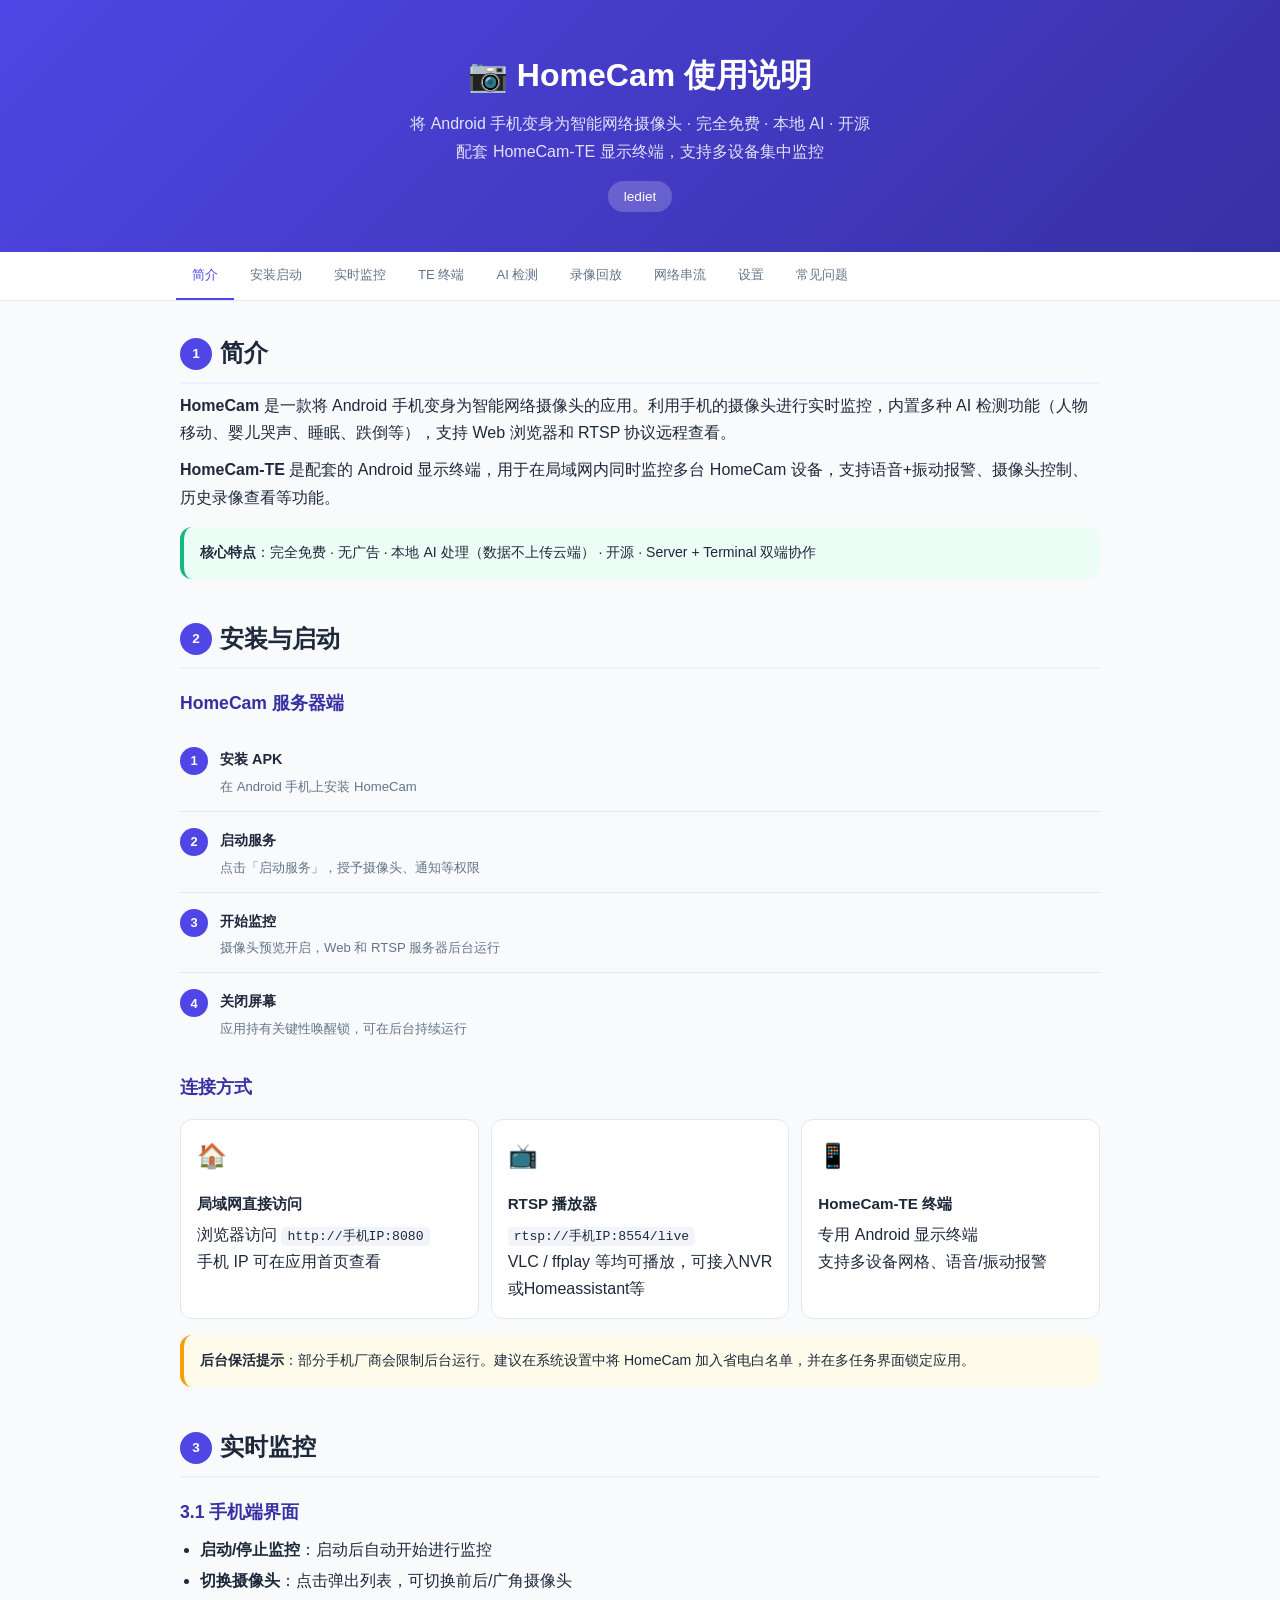
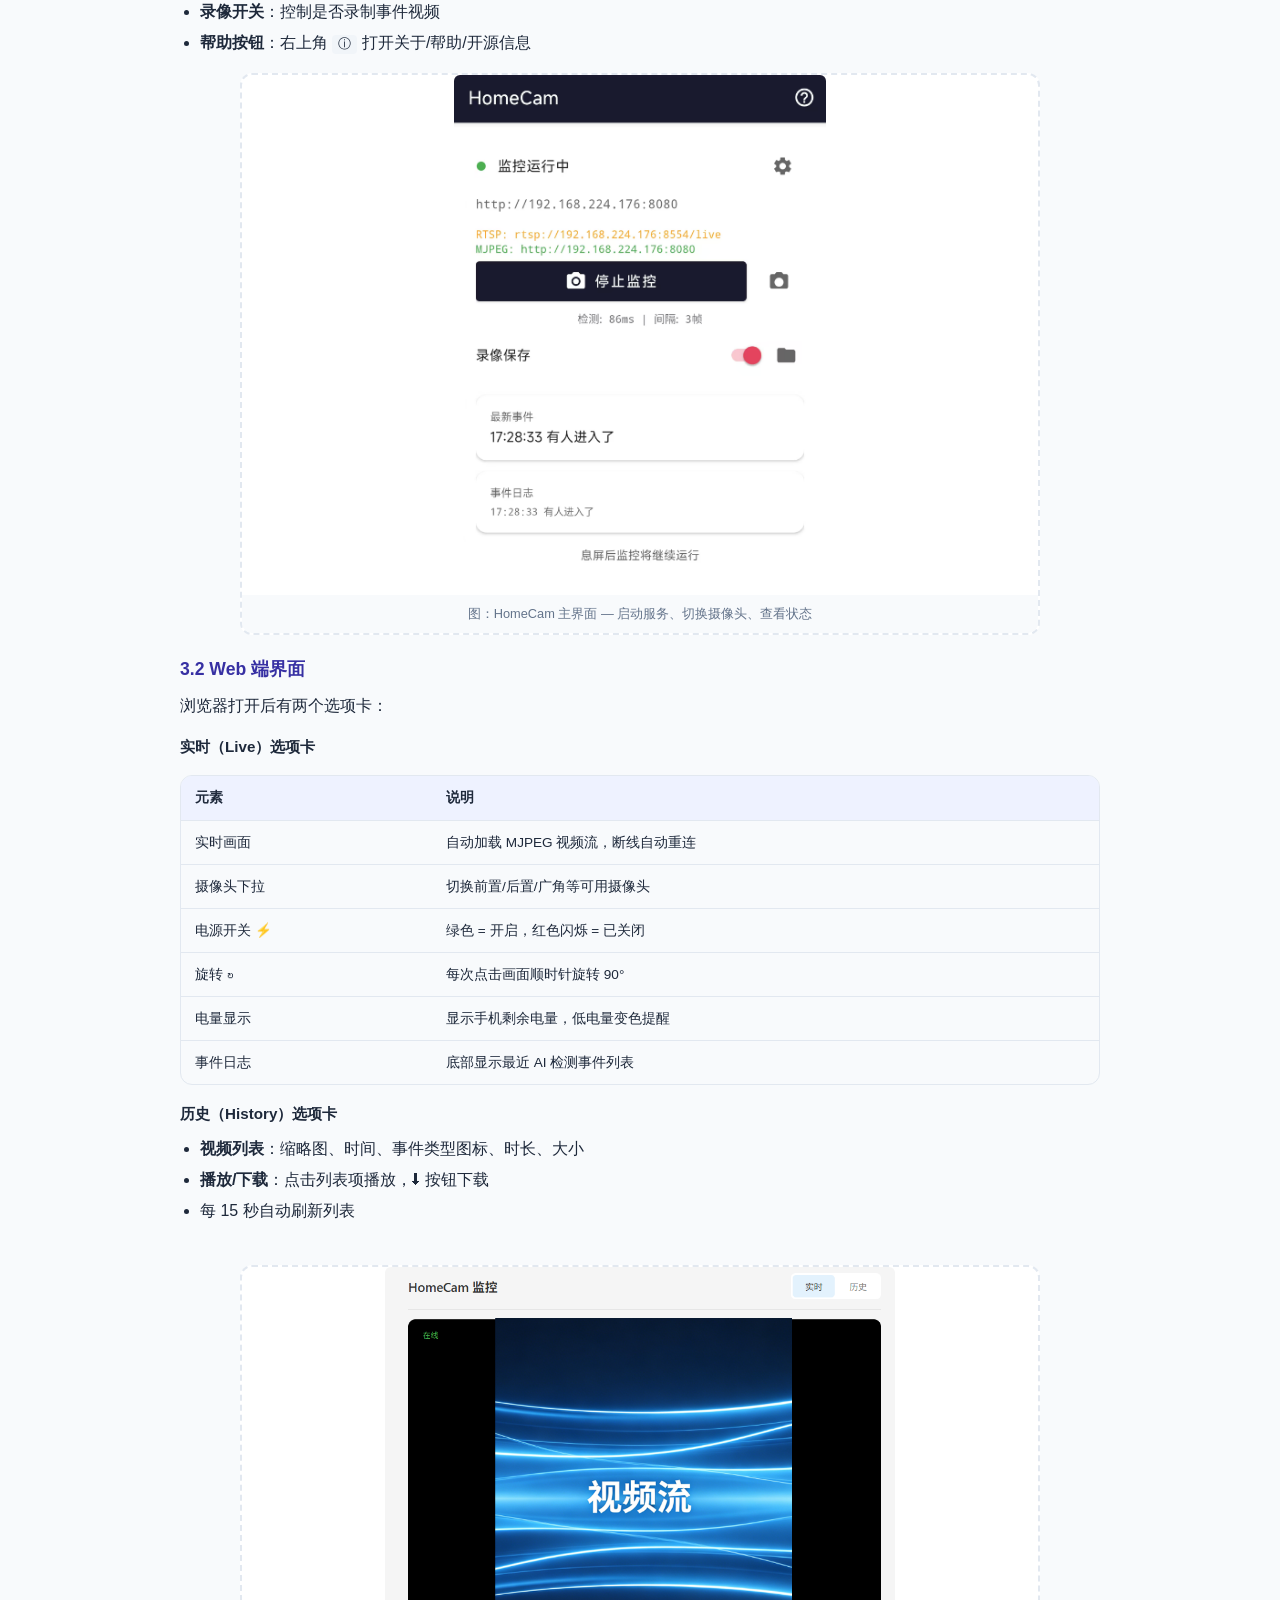
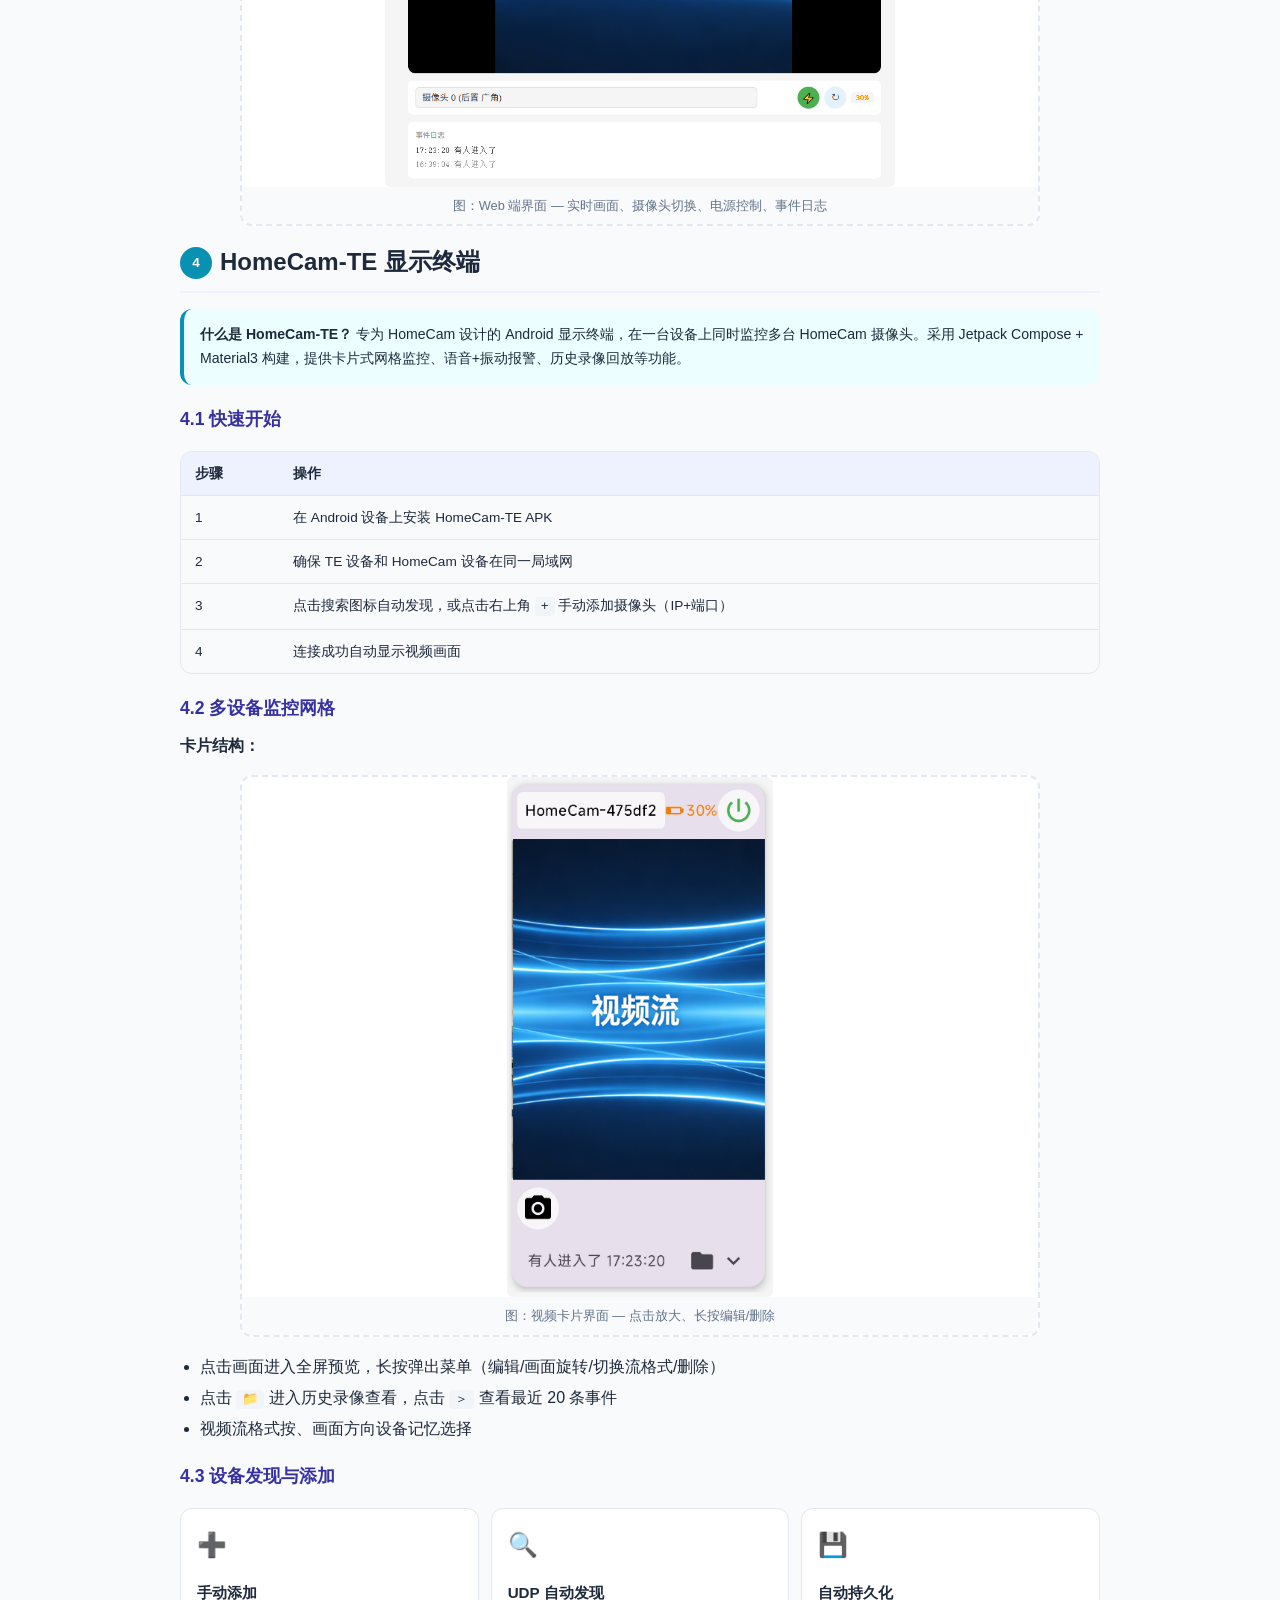
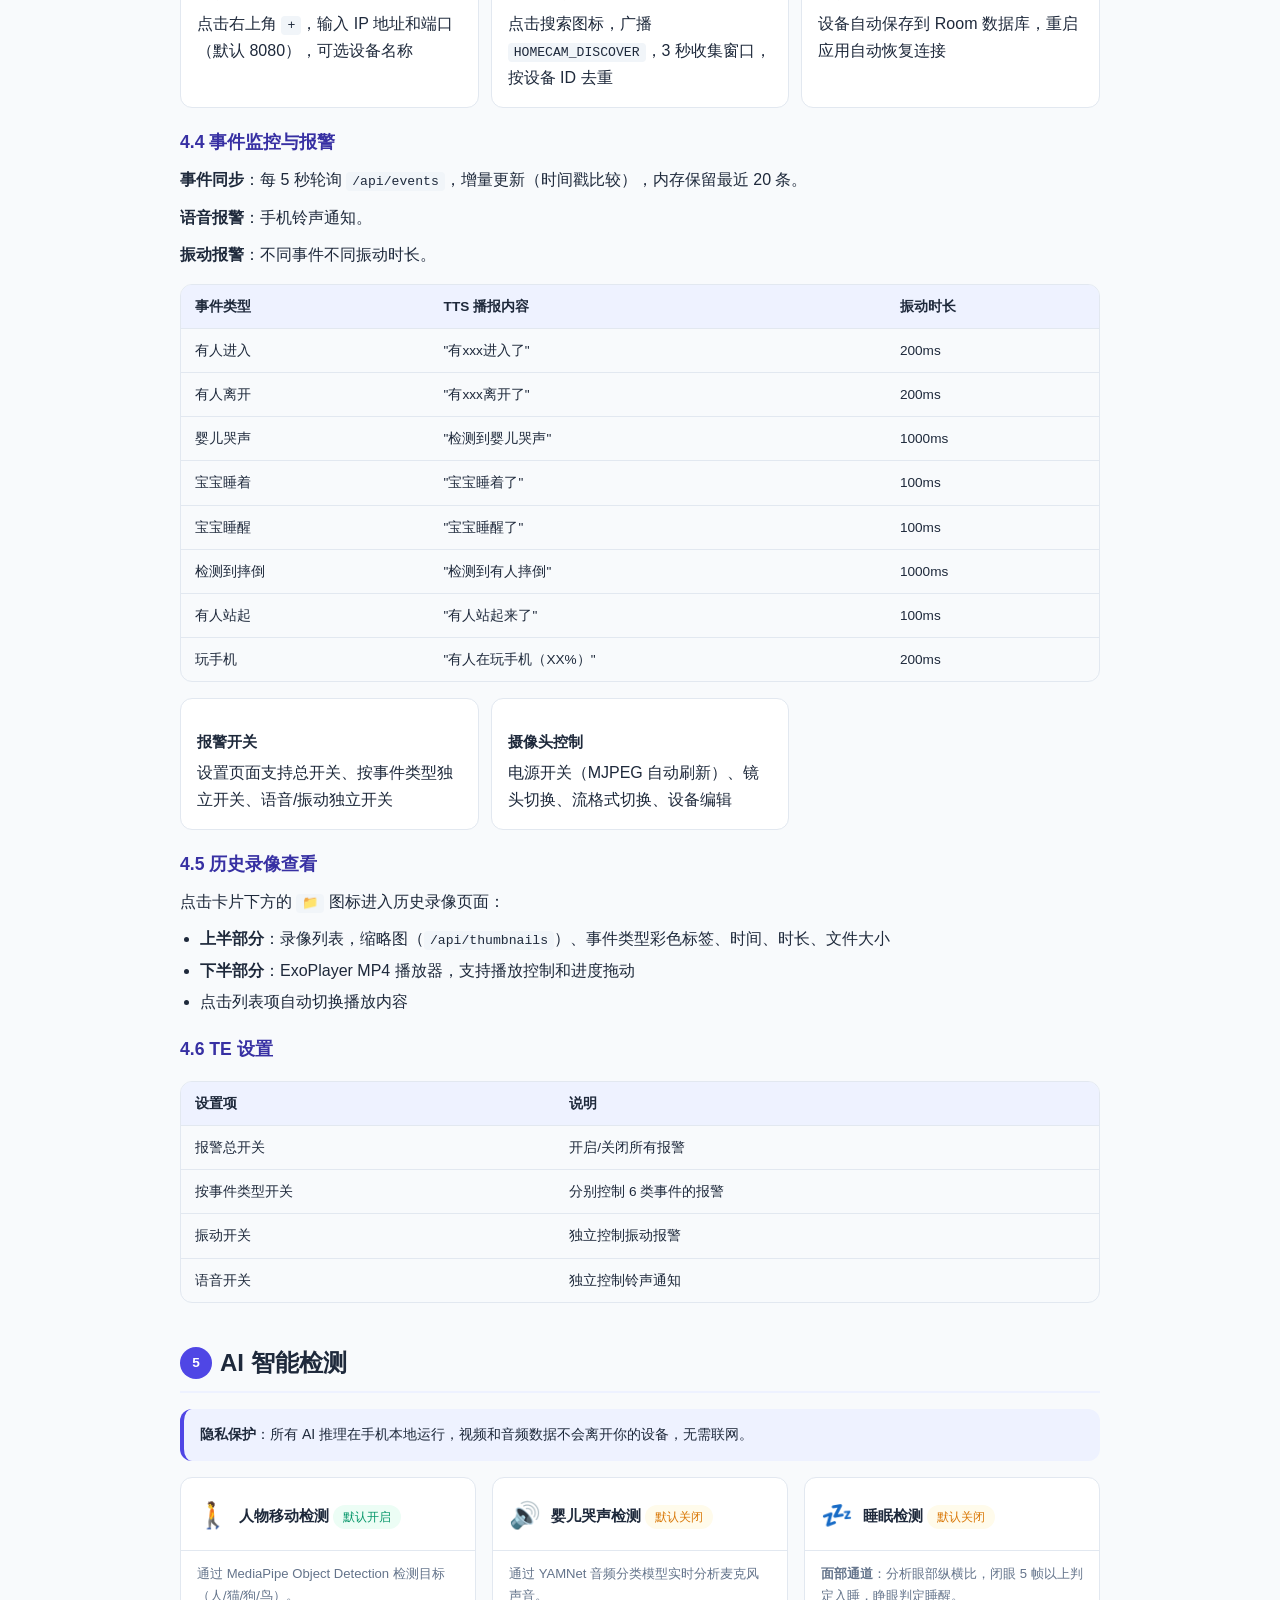
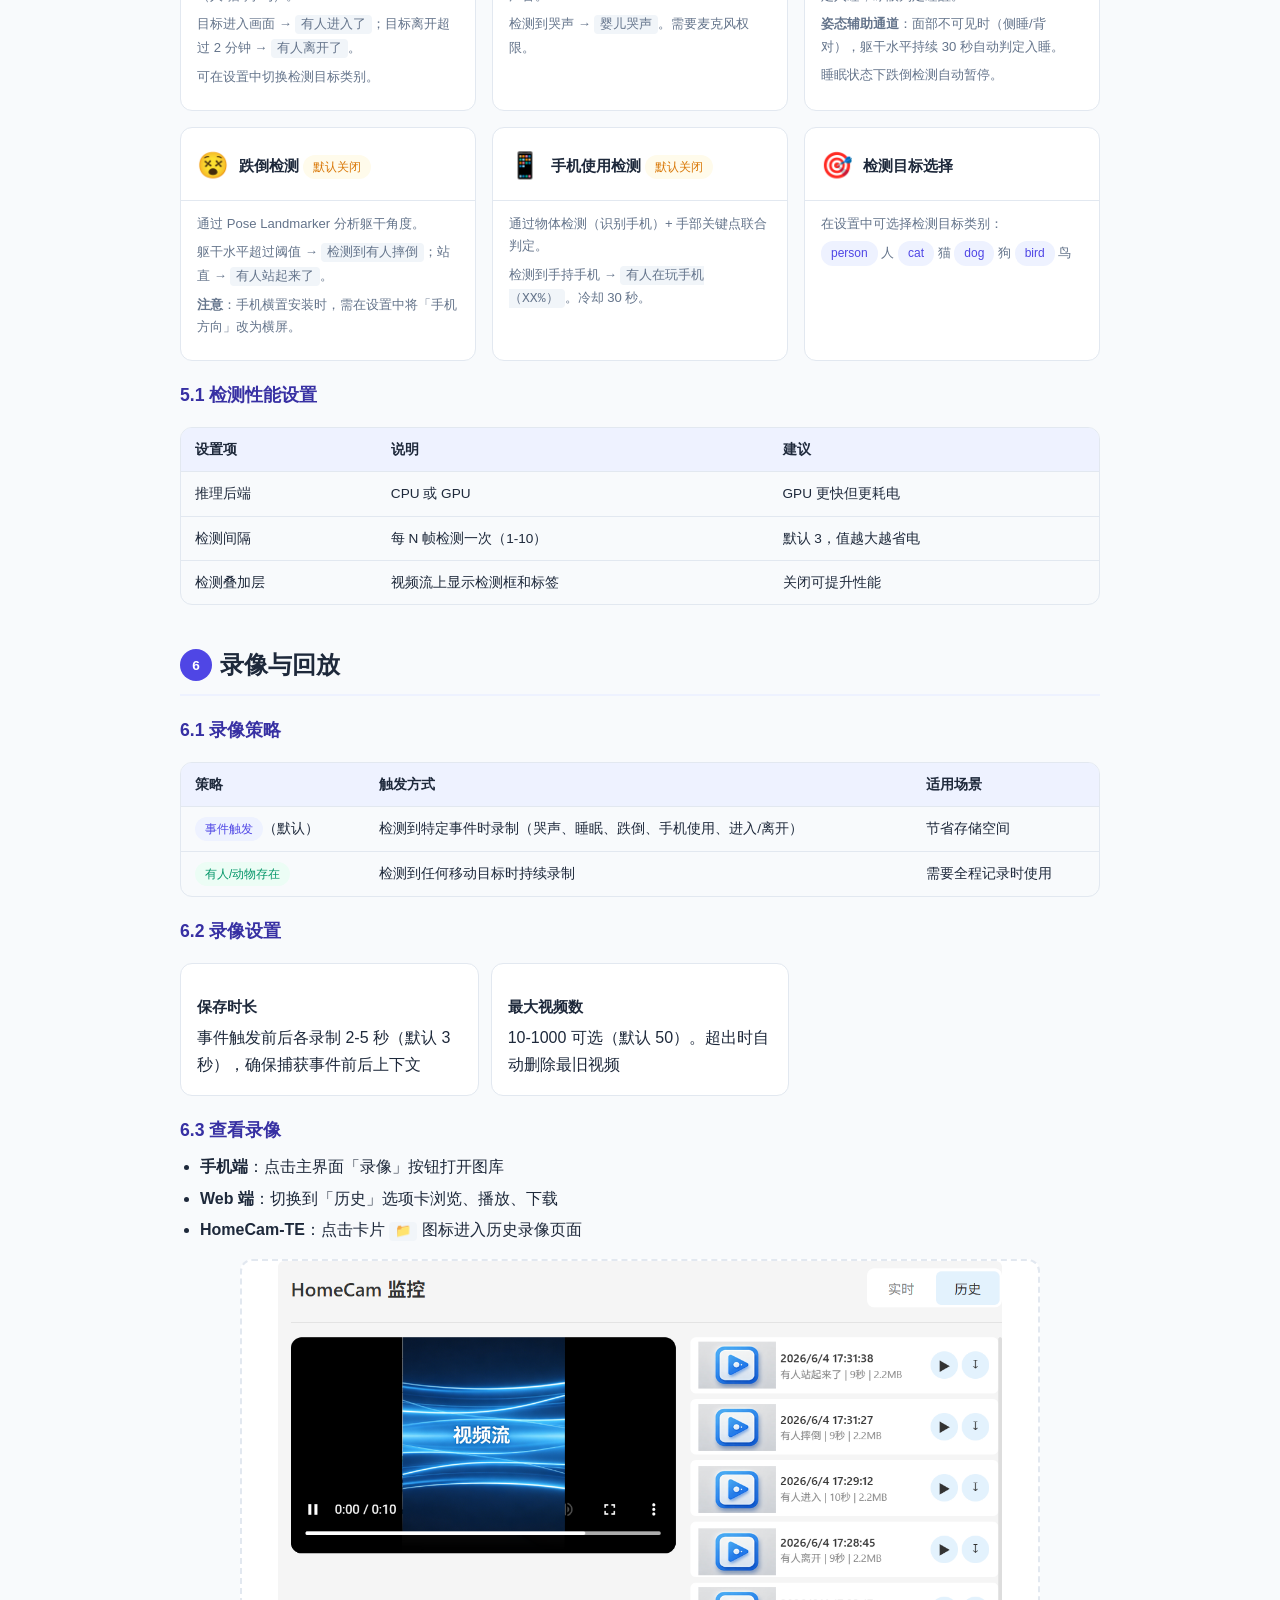
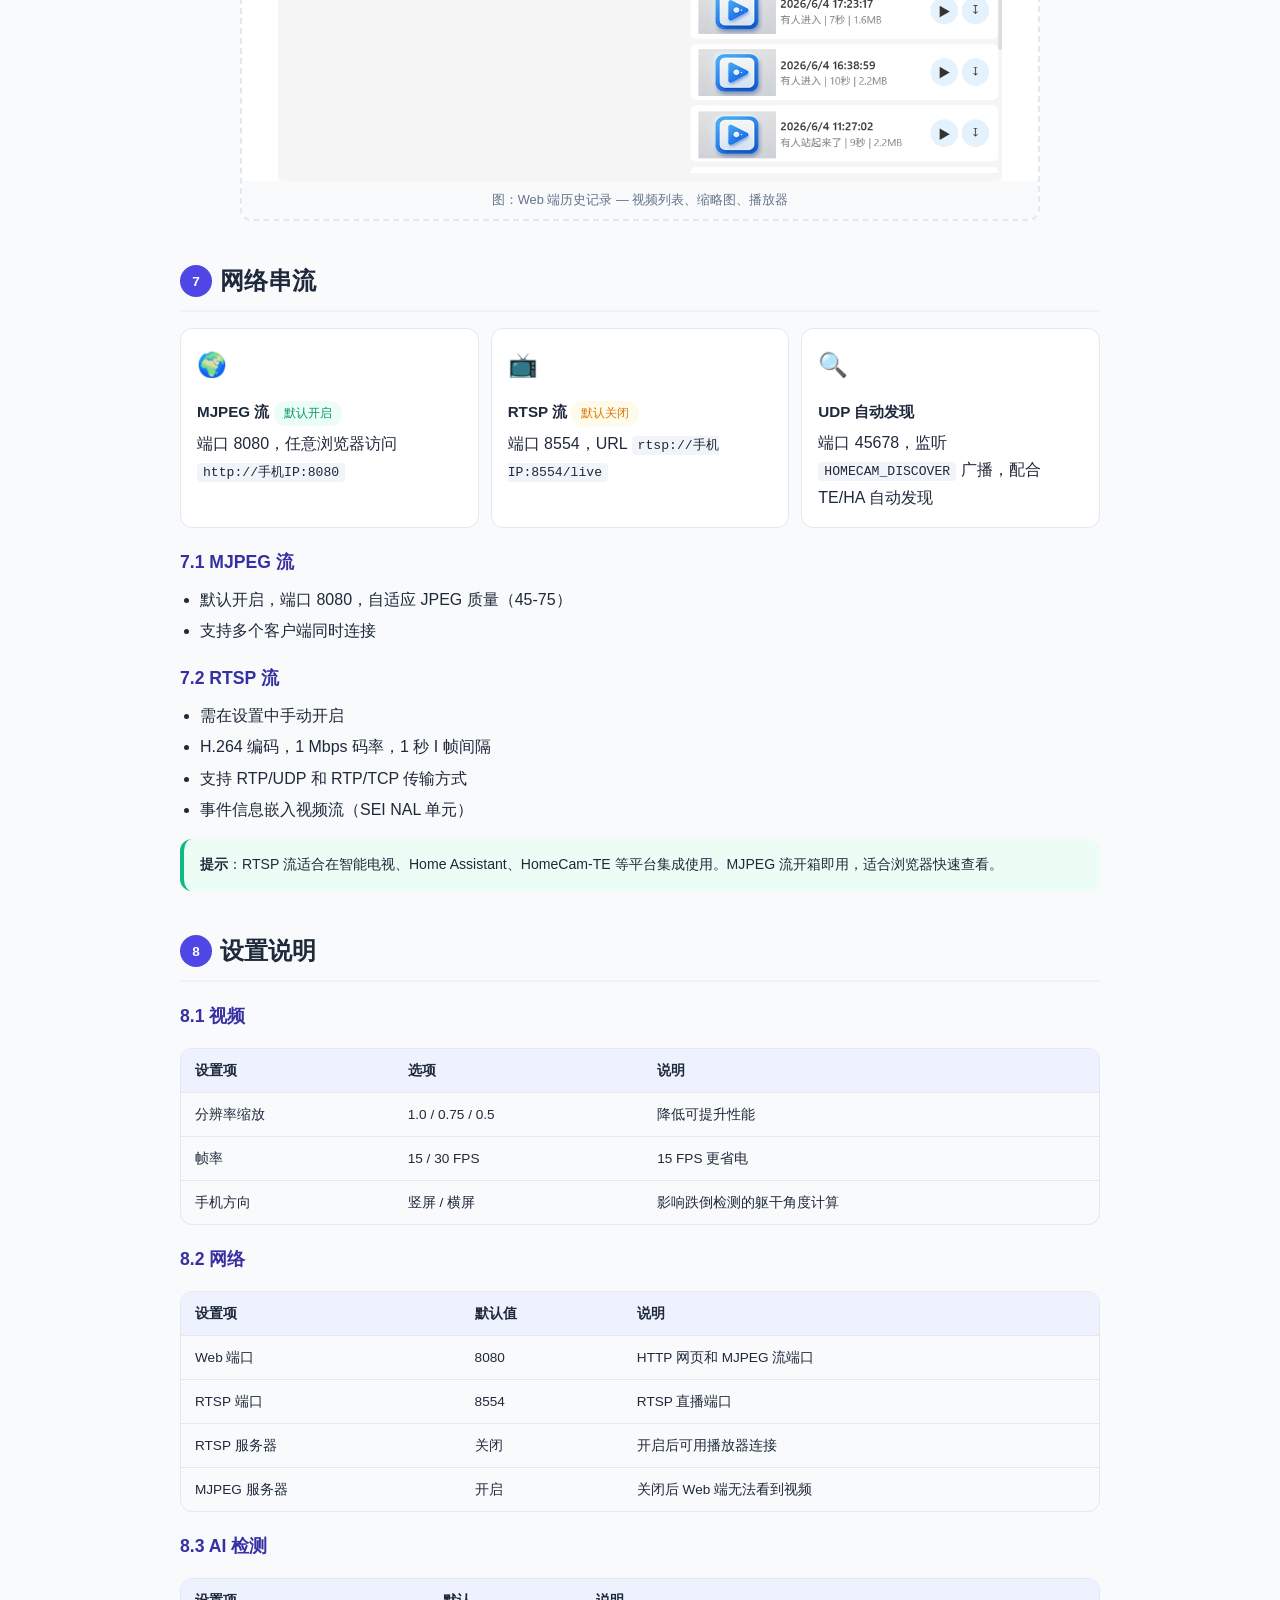
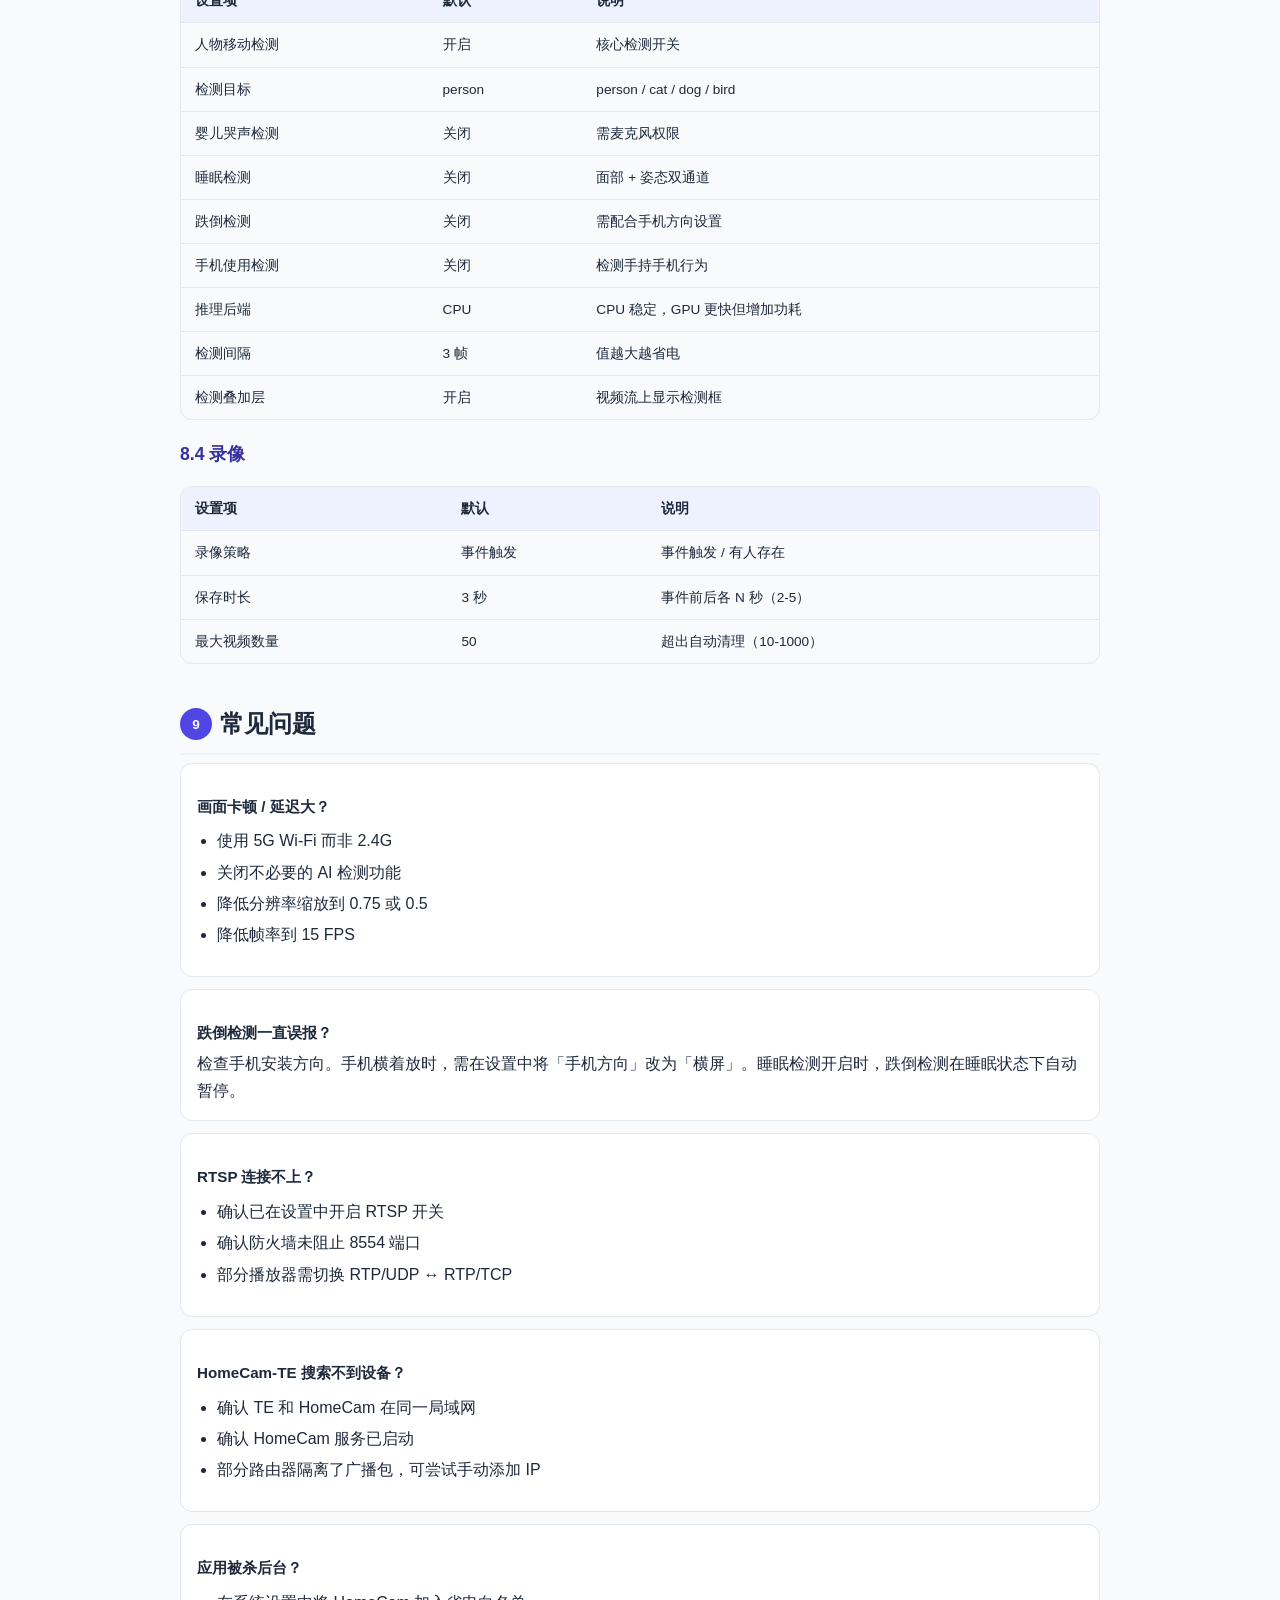
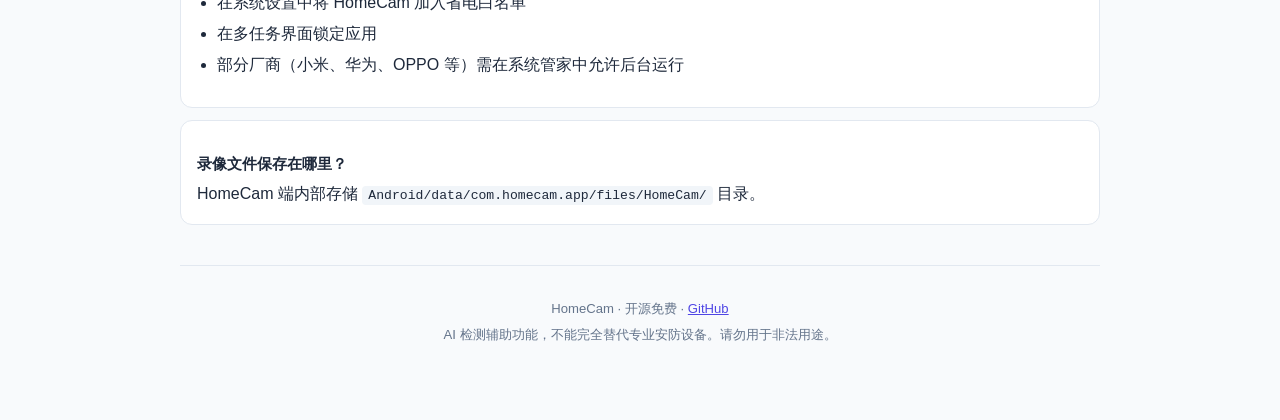
==== commit 9efe8f4f: "V1.7.2 -优化网络质量差时的传输性能" ====
--- a/docs/user_manual.html
+++ b/docs/user_manual.html
@@ -170,8 +170,6 @@
     margin-bottom: 4px;
   }
   .card p {
-    font-size: .82rem;
-    color: var(--text-dim);
     margin: 0;
   }
 
@@ -450,10 +448,7 @@
 <div class="section" id="start">
   <h2><span class="num">2</span> 安装与启动</h2>
 
-  <div class="img-placeholder">
-    <img src="homecam_main.png" alt="HomeCam 主界面" style="background:#f1f5f9;min-height:200px;display:flex;align-items:center;justify-content:center;color:var(--text-dim);" onerror="this.style.display='none'">
-    <div class="caption">图：HomeCam 主界面 — 启动服务、切换摄像头、查看状态</div>
-  </div>
+
 
   <h3>HomeCam 服务器端</h3>
   <ol class="step-list">
@@ -512,8 +507,8 @@
   </ul>
 
   <div class="img-placeholder">
-    <img src="homecam_web_main.png" alt="Web 端界面截图" style="background:#f1f5f9;min-height:200px;display:flex;align-items:center;justify-content:center;color:var(--text-dim);" onerror="this.style.display='none'">
-    <div class="caption">图：Web 端界面 — 实时画面、摄像头切换、电源控制、事件日志</div>
+    <img src="homecam_main.png" alt="HomeCam 主界面" style="background:#f1f5f9;min-height:200px;display:flex;align-items:center;justify-content:center;color:var(--text-dim);" onerror="this.style.display='none'">
+    <div class="caption">图：HomeCam 主界面 — 启动服务、切换摄像头、查看状态</div>
   </div>
 
   <h3>3.2 Web 端界面</h3>
@@ -542,6 +537,11 @@
   </ul>
 </div>
 
+  <div class="img-placeholder">
+    <img src="homecam_web_main.png" alt="Web 端界面截图" style="background:#f1f5f9;min-height:200px;display:flex;align-items:center;justify-content:center;color:var(--text-dim);" onerror="this.style.display='none'">
+    <div class="caption">图：Web 端界面 — 实时画面、摄像头切换、电源控制、事件日志</div>
+  </div>
+
 <!-- =============== 4 =============== -->
 <div class="section" id="te">
   <h2><span class="num te">4</span> HomeCam-TE 显示终端</h2>
@@ -598,7 +598,7 @@
 
   <h3>4.4 事件监控与报警</h3>
   <p><strong>事件同步</strong>：每 5 秒轮询 <code>/api/events</code>，增量更新（时间戳比较），内存保留最近 20 条。</p>
-  <p><strong>语音报警（TTS）</strong>：使用 Android TTS API，中文播报事件类型。</p>
+  <p><strong>语音报警</strong>：手机铃声通知。</p>
   <p><strong>振动报警</strong>：不同事件不同振动时长。</p>
 
   <div class="table-wrap">
@@ -644,7 +644,7 @@
         <tr><td>报警总开关</td><td>开启/关闭所有报警</td></tr>
         <tr><td>按事件类型开关</td><td>分别控制 6 类事件的报警</td></tr>
         <tr><td>振动开关</td><td>独立控制振动报警</td></tr>
-        <tr><td>语音开关</td><td>独立控制 TTS 语音播报</td></tr>
+        <tr><td>语音开关</td><td>独立控制铃声通知</td></tr>
       </tbody>
     </table>
   </div>
@@ -891,10 +891,10 @@
   <div class="card" style="margin-bottom:12px">
     <h4>画面卡顿 / 延迟大？</h4>
     <ul>
+      <li>使用 5G Wi-Fi 而非 2.4G</li>
+      <li>关闭不必要的 AI 检测功能</li>
       <li>降低分辨率缩放到 0.75 或 0.5</li>
       <li>降低帧率到 15 FPS</li>
-      <li>关闭不必要的 AI 检测功能</li>
-      <li>使用 5G Wi-Fi 而非 2.4G</li>
     </ul>
   </div>
 
